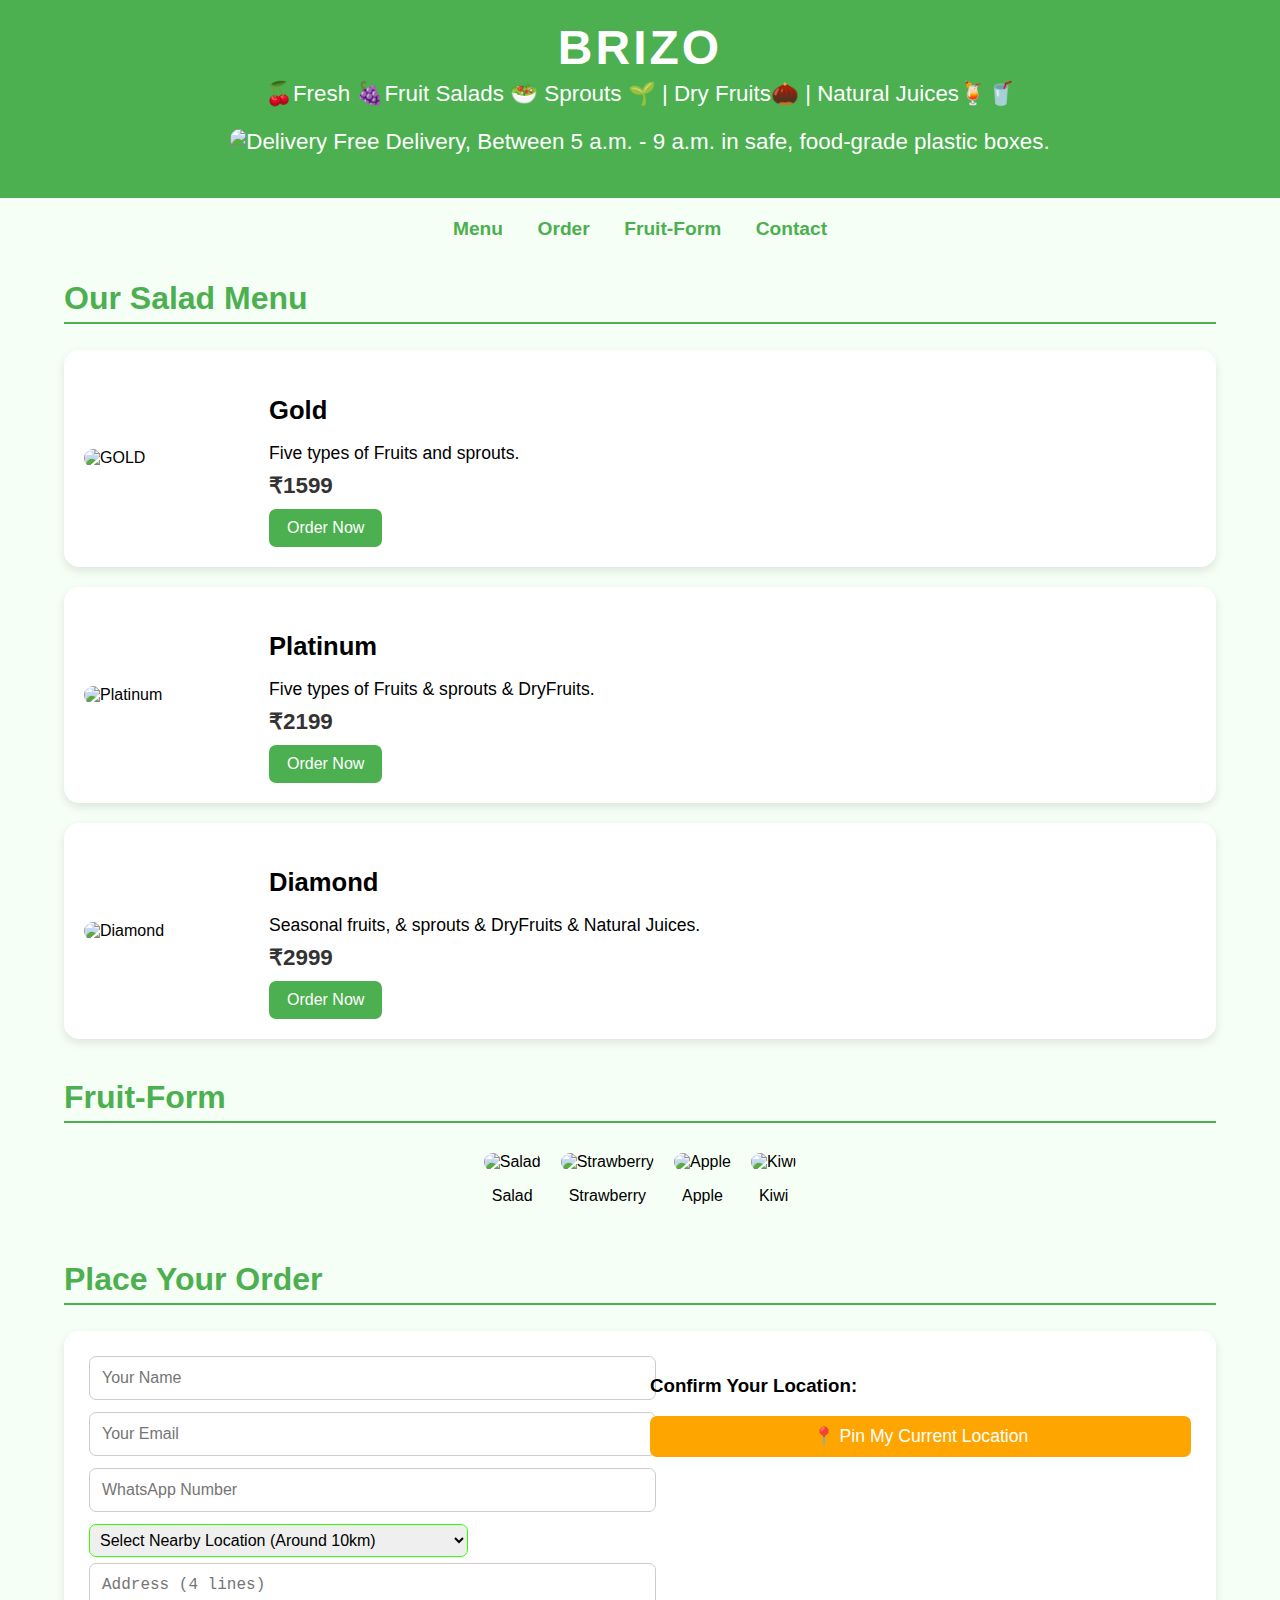
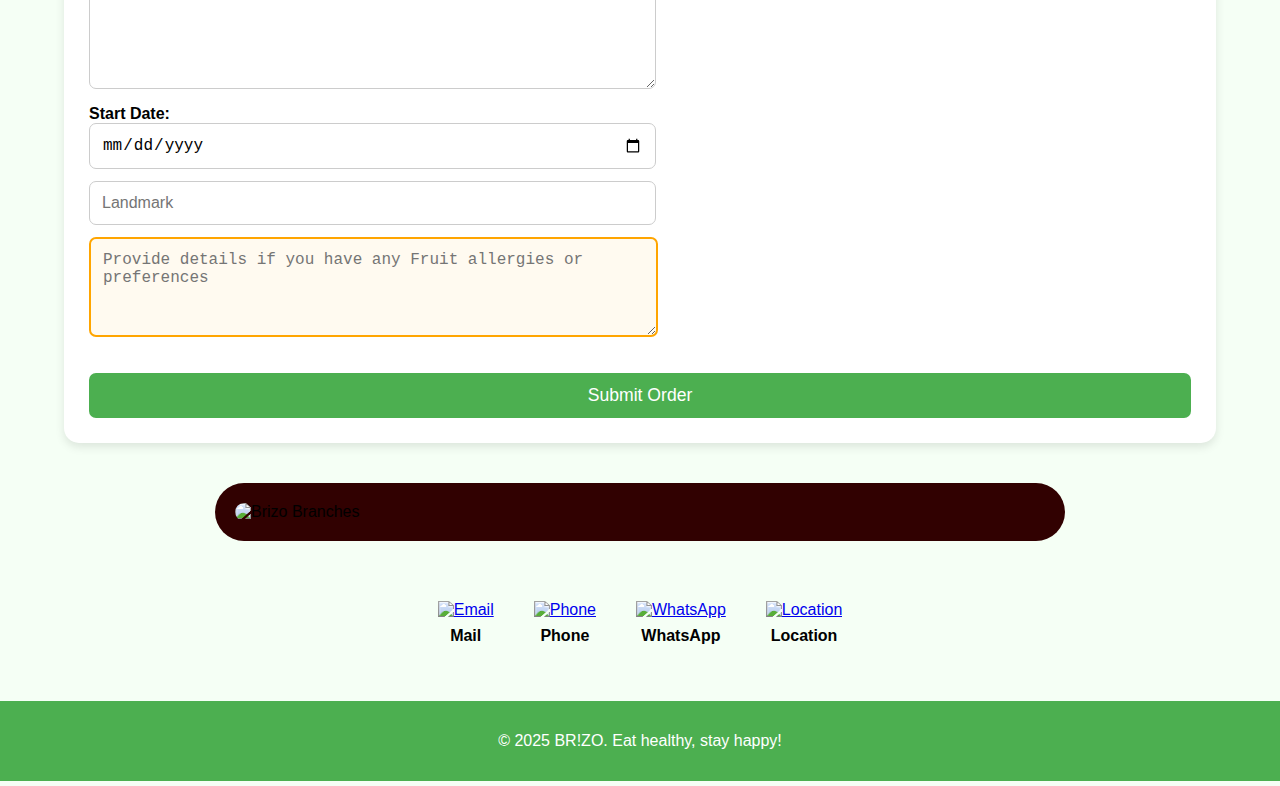
==== index.html @ bb2bf62a "Create index.html" ====
<!DOCTYPE html>
<html lang="en">
<head>
  <meta charset="UTF-8">
  <meta name="viewport" content="width=device-width, initial-scale=1.0">
  <title>BRIZO</title>
  <meta name="description" content="BRIZO - Fresh and healthy salads delivered to your doorstep in Hyderabad.">
  <meta name="keywords" content="Salads, Healthy food, Hyderabad, Order Salads, BRIZO">
  <meta name="author" content="BRIZO">
  <style>
    body { font-family: Arial, sans-serif; margin: 0; padding: 0; background-color: #f5fff5; }
    header { background-color: #4CAF50; color: white; padding: 20px; text-align: center; }
    header h1 { margin: 0; font-size: 3rem; letter-spacing: 3px; }
    header p { font-size: 1.4rem; margin-top: 5px; }
    nav { text-align: center; margin: 20px 0; }
    nav a { margin: 0 15px; text-decoration: none; color: #4CAF50; font-weight: bold; font-size: 1.2rem; }
    nav a:hover { color: #388e3c; }
    .container { width: 90%; max-width: 1200px; margin: auto; }
    section { margin: 40px 0; }
    h2 { color: #4CAF50; border-bottom: 2px solid #4CAF50; padding-bottom: 5px; font-size: 2rem; }
    .menu-item { display: flex; align-items: center; margin-bottom: 20px; background-color: #fff; padding: 20px; border-radius: 15px; box-shadow: 0 4px 10px rgba(0,0,0,0.1); }
    .menu-item img { width: 160px; border-radius: 12px; margin-right: 25px; }
    .menu-item div { flex: 1; }
    .menu-item h3 { font-size: 1.6rem; margin-bottom: 8px; }
    .menu-item p { margin-bottom: 8px; font-size: 1.1rem; }
    .menu-item strong { font-size: 1.4rem; color: #333; }
    .menu-item button { background-color: #4CAF50; color: white; padding: 10px 18px; border: none; border-radius: 7px; cursor: pointer; font-size: 1rem; transition: background-color 0.3s ease; margin-top: 10px; }
    .menu-item button:hover { background-color: #388e3c; }
    form { background-color: #fff; padding: 25px; border-radius: 15px; box-shadow: 0 4px 10px rgba(0,0,0,0.1); display: flex; flex-wrap: wrap; gap: 20px; }
    form .form-left { flex: 1; min-width: 300px; }
    form .form-right { flex: 1; min-width: 300px; }
    form input, form textarea { width: 100%; padding: 12px; margin-bottom: 12px; border: 1px solid #ccc; border-radius: 7px; font-size: 1rem; }
    form textarea.address-box { height: 100px; resize: vertical; }
    form button { background-color: #4CAF50; color: white; padding: 12px 25px; border: none; border-radius: 7px; cursor: pointer; font-size: 1.1rem; transition: background-color 0.3s ease; width: 100%; }
    form button:hover { background-color: #388e3c; }
    iframe { width: 100%; height: 350px; border: none; border-radius: 15px; }
    footer { background-color: #4CAF50; color: white; text-align: center; padding: 15px 0; font-size: 1rem; }
    @media screen and (max-width: 768px) {
      header h1 { font-size: 2.4rem; }
      header p { font-size: 1.2rem; }
      nav a { display: inline-block; margin: 10px 5px; font-size: 1rem; }
      .menu-item { flex-direction: column; align-items: flex-start; text-align: left; }
      .menu-item img { width: 100%; margin: 0 0 15px 0; }
      .menu-item div { width: 100%; }
      form { flex-direction: column; }
    }
  </style>
</head>
<body>
  <header>
    <h1>BRIZO</h1>
    <p>🍒Fresh 🍇Fruit Salads 🥗 Sprouts 🌱 | Dry Fruits🌰 | Natural Juices🍹🥤</p>
    <p><img src="https://via.placeholder.com/40" alt="Delivery" style="width:40px; border-radius: 10px;"> Free Delivery, Between 5 a.m. - 9 a.m. in safe, food-grade plastic boxes.</p>
  </header>
  <nav>
    <a href="#menu">Menu</a>
    <a href="#order">Order</a>
    <a href="#Fruit-Form">Fruit-Form</a>
    <a href="#contact">Contact</a>
  </nav>

  <div class="container">
    <section id="menu">
      <h2>Our Salad Menu</h2>
      <div class="menu-item">
        <img src="https://via.placeholder.com/160" alt="GOLD">
        <div>
          <h3>Gold</h3>
          <p>Five types of Fruits and sprouts.</p>
          <strong>₹1599</strong><br>
          <button onclick="orderNow('Gold')">Order Now</button>
        </div>
      </div>
      <div class="menu-item">
        <img src="https://via.placeholder.com/160" alt="Platinum">
        <div>
          <h3>Platinum</h3>
          <p>Five types of Fruits & sprouts & DryFruits.</p>
          <strong>₹2199</strong><br>
          <button onclick="orderNow('Platinum')">Order Now</button>
        </div>
      </div>
      <div class="menu-item">
        <img src="https://via.placeholder.com/160" alt="Diamond">
        <div>
          <h3>Diamond</h3>
          <p>Seasonal fruits, & sprouts & DryFruits & Natural Juices.</p>
          <strong>₹2999</strong><br>
          <button onclick="orderNow('Diamond')">Order Now</button>
        </div>
      </div>
    </section>

    <section id="Fruit-Form">
      <h2>Fruit-Form</h2>
      <div style="display: flex; flex-wrap: wrap; gap: 20px; justify-content: center; margin-top: 30px;">
        <div style="text-align: center;">
          <img src="https://via.placeholder.com/150" alt="Salad" style="width:150px; border-radius: 10px;">
          <p>Salad</p>
        </div>
        <div style="text-align: center;">
          <img src="https://via.placeholder.com/150" alt="Strawberry" style="width:150px; border-radius: 10px;">
          <p>Strawberry</p>
        </div>
        <div style="text-align: center;">
          <img src="https://via.placeholder.com/150" alt="Apple" style="width:150px; border-radius: 10px;">
          <p>Apple</p>
        </div>
        <div style="text-align: center;">
          <img src="https://via.placeholder.com/200" alt="Kiwi" style="width:200px; border-radius: 10px;">
          <p>Kiwi</p>
        </div>
      </div>
    </section>

    <section id="order">
      <h2>Place Your Order</h2>
      <form id="order-section" action="https://formspree.io/f/your-form-id" method="POST">
        <div class="form-left">
          <input type="text" name="name" placeholder="Your Name" required>
          <input type="email" name="email" placeholder="Your Email" required>
          <input type="text" name="whatsapp" placeholder="WhatsApp Number" required>
          <select name="location" required style="width: 70%; padding: 6px; margin-bottom: 6px; border: 1px solid #33ff00; border-radius: 7px; font-size: 1rem;">
            <option value="">Select Nearby Location (Around 10km)</option>
            <option value="KPHB">Hitech City</option>
            <option value="Hitech City">KPHB</option>
            <option value="Lingampally">Lingampally</option>
          </select>
          <textarea class="address-box" name="address" placeholder="Address (4 lines)" rows="4" required></textarea>
          <label for="startDate" style="font-weight: bold;">Start Date:</label>
          <input type="date" id="startDate" name="startDate" required style="width: 100%; padding: 12px; margin-bottom: 12px; border: 1px solid #ccc; border-radius: 7px; font-size: 1rem;">
          <input type="text" name="landmark" placeholder="Landmark" required>
          <textarea id="orderDetails" name="orderDetails" placeholder="Provide details if you have any Fruit allergies or preferences" rows="4" required style="border: 2px solid orange; background-color: #fffaf0;"></textarea>
        </div>
        <div class="form-right">
          <h3>Confirm Your Location:</h3>
          <button type="button" onclick="getUserLocation()" style="margin-bottom: 10px; padding: 10px 20px; background-color: orange; color: white; border: none; border-radius: 7px; cursor: pointer;">📍 Pin My Current Location</button>
          <iframe src="https://www.google.com/maps/embed?pb=!1m18!1m12!1m3!1d3806.5718991921417!2d78.48667177497935!3d17.435927401227155!2m3!1f0!2f0!3f0!3m2!1i1024!2i768!4f13.1!3m3!1m2!1s0x3bcb977e81c79547%3A0xadb9bdf44bbaf3d2!2sHyderabad%2C%20Telangana!5e0!3m2!1sen!2sin!4v1711016358823!5m2!1sen!2sin" allowfullscreen="" loading="lazy"></iframe>
        </div>
        <button type="submit">Submit Order</button>
      </form>
    </section>

    <section id="contact">
      <div style="background-color: rgb(49, 1, 1); padding: 20px; display: flex; justify-content: center; border-radius: 40px; margin: 10px auto; width: fit-content;">
        <img src="https://via.placeholder.com/810x200" alt="Brizo Branches" style="width:810px; cursor: pointer; border-radius: 10px; transition: transform 0.3s ease;">
      </div>
      <hr style="border: none; border-top: 2px solidλοι #4CAF50; width: 80%; margin: 30px auto;">
      <div style="display: flex; gap: 40px; align-items: center; justify-content: center; margin: 20px 0;">
        <div style="text-align: center;">
          <a href="mailto:brizobites@gmail.com">
            <img src="https://via.placeholder.com/60" alt="Email" style="width:60px; cursor: pointer;">
          </a>
          <p style="margin-top: 8px; font-weight: bold;">Mail</p>
        </div>
        <div style="text-align: center;">
          <a href="javascript:void(0);" onclick="alert('Call us at: +91 8977054582');">
            <img src="https://via.placeholder.com/60" alt="Phone" style="width:60px; cursor: pointer;">
          </a>
          <p style="margin-top: 8px; font-weight: bold;">Phone</p>
        </div>
        <div style="text-align: center;">
          <a href="https://wa.me/918977054582?text=Hi" target="_blank">
            <img src="https://via.placeholder.com/60" alt="WhatsApp" style="width:60px; cursor: pointer;">
          </a>
          <p style="margin-top: 8px; font-weight: bold;">WhatsApp</p>
        </div>
        <div style="text-align: center;">
          <a href="https://www.google.com/maps/place/Hyderabad,+Telangana" target="_blank">
            <img src="https://via.placeholder.com/50" alt="Location" style="width:50px; cursor: pointer;">
          </a>
          <p style="margin-top: 8px; font-weight: bold;">Location</p>
        </div>
      </div>
    </section>
  </div>

  <footer>
    <p>© 2025 BR!ZO. Eat healthy, stay happy!</p>
  </footer>

  <script>
    function orderNow(saladName) {
      document.getElementById('order-section').scrollIntoView({ behavior: 'smooth' });
      document.getElementById('orderDetails').value = saladName + ' - Quantity: ';
    }

    function getUserLocation() {
      if (navigator.geolocation) {
        navigator.geolocation.getCurrentPosition(showPosition, showError);
      } else {
        alert("Geolocation is not supported by this browser.");
      }
    }

    function showPosition(position) {
      const lat = position.coords.latitude;
      const lon = position.coords.longitude;
      fetch(`https://nominatim.openstreetmap.org/reverse?format=jsonv2&lat=${lat}&lon=${lon}`)
        .then(response => response.json())
        .then(data => {
          const address = data.display_name;
          document.querySelector('.address-box').value = `Pinned Location:\n${address}`;
        })
        .catch(err => {
          document.querySelector('.address-box').value = `Pinned Location:\nLatitude: ${lat}, Longitude: ${lon}`;
        });
    }

    function showError(error) {
      switch (error.code) {
        case error.PERMISSION_DENIED:
          alert("User denied the request for Geolocation.");
          break;
        case error.POSITION_UNAVAILABLE:
          alert("Location information is unavailable.");
          break;
        case error.TIMEOUT:
          alert("The request to get user location timed out.");
          break;
        case error.UNKNOWN_ERROR:
          alert("An unknown error occurred.");
          break;
      }
    }
  </script>
</body>
</html>
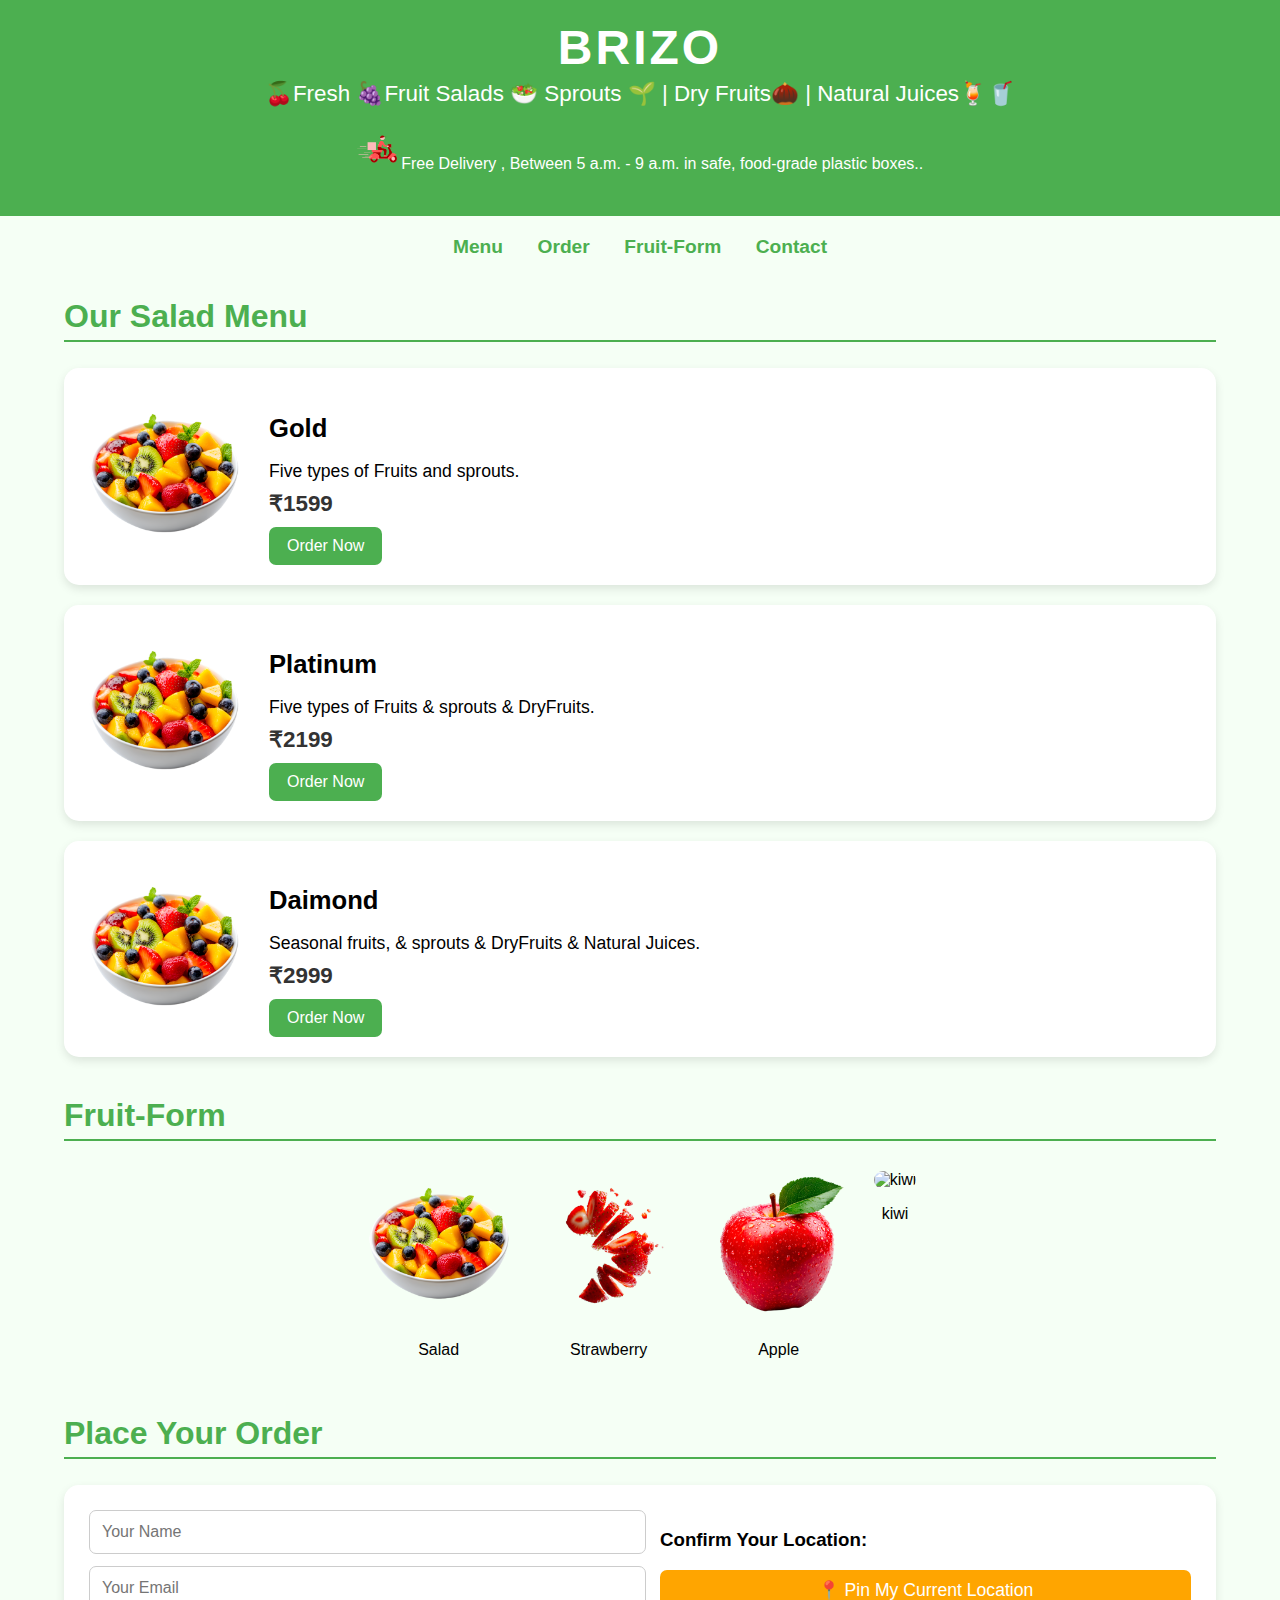
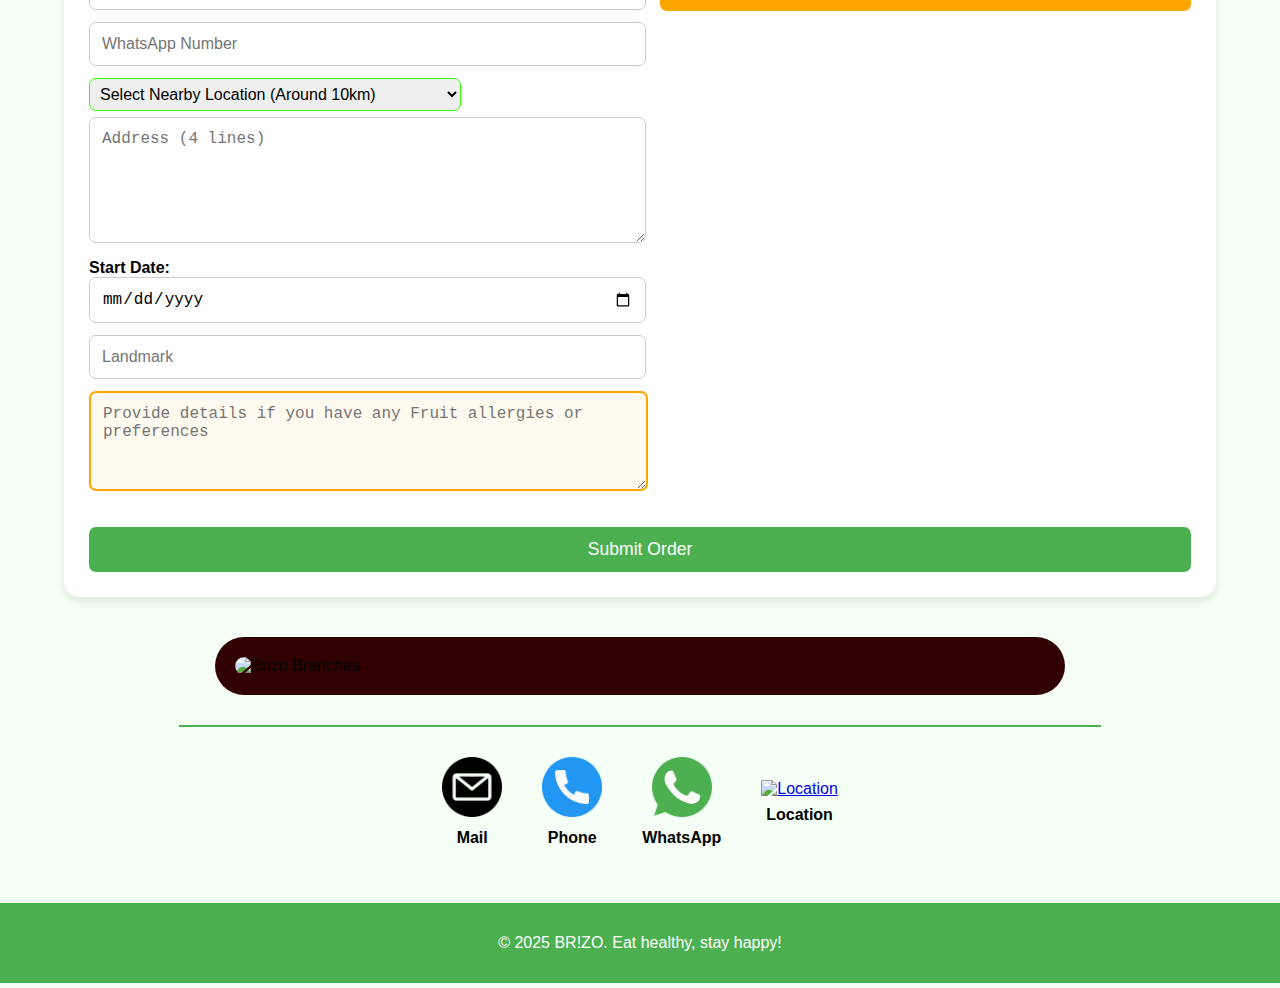
==== commit b164ad62: "Update index.html" ====
--- a/index.html
+++ b/index.html
@@ -45,12 +45,18 @@
       form { flex-direction: column; }
     }
   </style>
+  <script>
+    function orderNow(saladName) {
+      document.getElementById('order-section').scrollIntoView({ behavior: 'smooth' });
+      document.getElementById('orderDetails').value = saladName + ' - Quantity: ';
+    }
+  </script>
 </head>
 <body>
   <header>
     <h1>BRIZO</h1>
     <p>🍒Fresh 🍇Fruit Salads 🥗 Sprouts 🌱 | Dry Fruits🌰 | Natural Juices🍹🥤</p>
-    <p><img src="https://via.placeholder.com/40" alt="Delivery" style="width:40px; border-radius: 10px;"> Free Delivery, Between 5 a.m. - 9 a.m. in safe, food-grade plastic boxes.</p>
+    <img src="images/Delivery.png" alt="Salad" style="width:40px; border-radius: 10px;">  Free Delivery , Between 5 a.m. - 9 a.m. in safe, food-grade plastic boxes..</p>
   </header>
   <nav>
     <a href="#menu">Menu</a>
@@ -63,16 +69,16 @@
     <section id="menu">
       <h2>Our Salad Menu</h2>
       <div class="menu-item">
-        <img src="https://via.placeholder.com/160" alt="GOLD">
+        <img src="images/Salad.png" alt="GOLD">
         <div>
           <h3>Gold</h3>
           <p>Five types of Fruits and sprouts.</p>
           <strong>₹1599</strong><br>
-          <button onclick="orderNow('Gold')">Order Now</button>
+          <button onclick="orderNow('GOLD')">Order Now</button>
         </div>
       </div>
       <div class="menu-item">
-        <img src="https://via.placeholder.com/160" alt="Platinum">
+        <img src="images/Salad.png" alt="Platinum">
         <div>
           <h3>Platinum</h3>
           <p>Five types of Fruits & sprouts & DryFruits.</p>
@@ -81,57 +87,59 @@
         </div>
       </div>
       <div class="menu-item">
-        <img src="https://via.placeholder.com/160" alt="Diamond">
+        <img src="images/Salad.png" alt="Daimond">
         <div>
-          <h3>Diamond</h3>
+          <h3>Daimond</h3>
           <p>Seasonal fruits, & sprouts & DryFruits & Natural Juices.</p>
           <strong>₹2999</strong><br>
-          <button onclick="orderNow('Diamond')">Order Now</button>
+          <button onclick="orderNow('Daimond')">Order Now</button>
         </div>
       </div>
     </section>
+
 
     <section id="Fruit-Form">
       <h2>Fruit-Form</h2>
       <div style="display: flex; flex-wrap: wrap; gap: 20px; justify-content: center; margin-top: 30px;">
         <div style="text-align: center;">
-          <img src="https://via.placeholder.com/150" alt="Salad" style="width:150px; border-radius: 10px;">
+          <img src="images/Salad.png" alt="Salad" style="width:150px; border-radius: 10px;">
           <p>Salad</p>
         </div>
         <div style="text-align: center;">
-          <img src="https://via.placeholder.com/150" alt="Strawberry" style="width:150px; border-radius: 10px;">
+          <img src="images/Ste.png" alt="Strawberry" style="width:150px; border-radius: 10px;">
           <p>Strawberry</p>
         </div>
         <div style="text-align: center;">
-          <img src="https://via.placeholder.com/150" alt="Apple" style="width:150px; border-radius: 10px;">
+          <img src="images/apple.png" alt="apple" style="width:150px; border-radius: 10px;">
           <p>Apple</p>
         </div>
         <div style="text-align: center;">
-          <img src="https://via.placeholder.com/200" alt="Kiwi" style="width:200px; border-radius: 10px;">
-          <p>Kiwi</p>
-        </div>
-      </div>
-    </section>
+          <img src="images/kiwi.jpg" alt="kiwi" style="width:200px; border-radius: 10px;">
+          <p>kiwi</p>
+        </div>
+      </div>
+    </section>    
 
     <section id="order">
       <h2>Place Your Order</h2>
-      <form id="order-section" action="https://formspree.io/f/your-form-id" method="POST">
+      <form id="order-section">
         <div class="form-left">
-          <input type="text" name="name" placeholder="Your Name" required>
-          <input type="email" name="email" placeholder="Your Email" required>
-          <input type="text" name="whatsapp" placeholder="WhatsApp Number" required>
-          <select name="location" required style="width: 70%; padding: 6px; margin-bottom: 6px; border: 1px solid #33ff00; border-radius: 7px; font-size: 1rem;">
+          <input type="text" placeholder="Your Name" required>
+          <input type="email" placeholder="Your Email" required>
+          <input type="text" placeholder="WhatsApp Number" required>
+          <select required style="width: 70%; padding: 6px; margin-bottom: 6px; border: 1px solid #33ff00; border-radius: 7px; font-size: 1rem;">
             <option value="">Select Nearby Location (Around 10km)</option>
             <option value="KPHB">Hitech City</option>
             <option value="Hitech City">KPHB</option>
             <option value="Lingampally">Lingampally</option>
-          </select>
-          <textarea class="address-box" name="address" placeholder="Address (4 lines)" rows="4" required></textarea>
+          </select>          
+          <textarea class="address-box" placeholder="Address (4 lines)" rows="4" required></textarea>
           <label for="startDate" style="font-weight: bold;">Start Date:</label>
           <input type="date" id="startDate" name="startDate" required style="width: 100%; padding: 12px; margin-bottom: 12px; border: 1px solid #ccc; border-radius: 7px; font-size: 1rem;">
-          <input type="text" name="landmark" placeholder="Landmark" required>
-          <textarea id="orderDetails" name="orderDetails" placeholder="Provide details if you have any Fruit allergies or preferences" rows="4" required style="border: 2px solid orange; background-color: #fffaf0;"></textarea>
-        </div>
+          <input type="text" placeholder="Landmark" required>
+          <textarea Text="orderDetails" placeholder="Provide details if you have any Fruit allergies or preferences" rows="4" required style="border: 2px solid orange; background-color: #fffaf0;"></textarea>
+        </div>
+        <div style="height: 200px; width: px; background-color: #4CAF50; margin: auto;"></div>
         <div class="form-right">
           <h3>Confirm Your Location:</h3>
           <button type="button" onclick="getUserLocation()" style="margin-bottom: 10px; padding: 10px 20px; background-color: orange; color: white; border: none; border-radius: 7px; cursor: pointer;">📍 Pin My Current Location</button>
@@ -141,88 +149,91 @@
       </form>
     </section>
 
-    <section id="contact">
-      <div style="background-color: rgb(49, 1, 1); padding: 20px; display: flex; justify-content: center; border-radius: 40px; margin: 10px auto; width: fit-content;">
-        <img src="https://via.placeholder.com/810x200" alt="Brizo Branches" style="width:810px; cursor: pointer; border-radius: 10px; transition: transform 0.3s ease;">
-      </div>
-      <hr style="border: none; border-top: 2px solidλοι #4CAF50; width: 80%; margin: 30px auto;">
+    <script>
+      function orderNow(saladName) {
+        document.getElementById('order-section').scrollIntoView({ behavior: 'smooth' });
+        document.getElementById('orderDetails').value = saladName + ' - Quantity: ';
+      }
+
+      function getUserLocation() {
+        if (navigator.geolocation) {
+          navigator.geolocation.getCurrentPosition(showPosition, showError);
+        } else {
+          alert("Geolocation is not supported by this browser.");
+        }
+      }
+
+      function showPosition(position) {
+        const lat = position.coords.latitude;
+        const lon = position.coords.longitude;
+
+        fetch(`https://nominatim.openstreetmap.org/reverse?format=jsonv2&lat=${lat}&lon=${lon}`)
+          .then(response => response.json())
+          .then(data => {
+            const address = data.display_name;
+            document.querySelector('.address-box').value = `Pinned Location:\n${address}`;
+          })
+          .catch(err => {
+            document.querySelector('.address-box').value = `Pinned Location:\nLatitude: ${lat}, Longitude: ${lon}`;
+          });
+      }
+
+      function showError(error) {
+        switch (error.code) {
+          case error.PERMISSION_DENIED:
+            alert("User denied the request for Geolocation.");
+            break;
+          case error.POSITION_UNAVAILABLE:
+            alert("Location information is unavailable.");
+            break;
+          case error.TIMEOUT:
+            alert("The request to get user location timed out.");
+            break;
+          case error.UNKNOWN_ERROR:
+            alert("An unknown error occurred.");
+            break;
+        }
+      }
+    </script>
+  </body>
+  </html>
+
+  <section id="contact">
+        <div style="background-color: rgb(49, 1, 1); padding: 20px; display: flex; justify-content: center; border-radius: 40px; margin: 10px auto; width: fit-content;">
+          <img src="images/Brizo_Branches.png" alt="Brizo Branches" 
+            style="width:810px; cursor: pointer; border-radius: 10px; transition: transform 0.3s ease;">
+        </div>
+        <hr style="border: none; border-top: 2px solid #4CAF50; width: 80%; margin: 30px auto;">
+
       <div style="display: flex; gap: 40px; align-items: center; justify-content: center; margin: 20px 0;">
         <div style="text-align: center;">
           <a href="mailto:brizobites@gmail.com">
-            <img src="https://via.placeholder.com/60" alt="Email" style="width:60px; cursor: pointer;">
+            <img src="images/mail.png" alt="Email" style="width:60px; cursor: pointer;">
           </a>
           <p style="margin-top: 8px; font-weight: bold;">Mail</p>
         </div>
         <div style="text-align: center;">
-          <a href="javascript:void(0);" onclick="alert('Call us at: +91 8977054582');">
-            <img src="https://via.placeholder.com/60" alt="Phone" style="width:60px; cursor: pointer;">
+          <a href="javascript:void(0);" onclick="openCallModal();">
+            <img src="images/phone.png" alt="Phone" style="width:60px; cursor: pointer;">
           </a>
           <p style="margin-top: 8px; font-weight: bold;">Phone</p>
         </div>
         <div style="text-align: center;">
           <a href="https://wa.me/918977054582?text=Hi" target="_blank">
-            <img src="https://via.placeholder.com/60" alt="WhatsApp" style="width:60px; cursor: pointer;">
+            <img src="images/whatsapp.png" alt="WhatsApp" style="width:60px; cursor: pointer;">
           </a>
           <p style="margin-top: 8px; font-weight: bold;">WhatsApp</p>
         </div>
         <div style="text-align: center;">
           <a href="https://www.google.com/maps/place/Hyderabad,+Telangana" target="_blank">
-            <img src="https://via.placeholder.com/50" alt="Location" style="width:50px; cursor: pointer;">
+            <img src="images/brizo_location.png" alt="Location" style="width:50px; cursor: pointer;">
           </a>
           <p style="margin-top: 8px; font-weight: bold;">Location</p>
         </div>
-      </div>
-    </section>
-  </div>
-
-  <footer>
-    <p>© 2025 BR!ZO. Eat healthy, stay happy!</p>
-  </footer>
-
-  <script>
-    function orderNow(saladName) {
-      document.getElementById('order-section').scrollIntoView({ behavior: 'smooth' });
-      document.getElementById('orderDetails').value = saladName + ' - Quantity: ';
-    }
-
-    function getUserLocation() {
-      if (navigator.geolocation) {
-        navigator.geolocation.getCurrentPosition(showPosition, showError);
-      } else {
-        alert("Geolocation is not supported by this browser.");
-      }
-    }
-
-    function showPosition(position) {
-      const lat = position.coords.latitude;
-      const lon = position.coords.longitude;
-      fetch(`https://nominatim.openstreetmap.org/reverse?format=jsonv2&lat=${lat}&lon=${lon}`)
-        .then(response => response.json())
-        .then(data => {
-          const address = data.display_name;
-          document.querySelector('.address-box').value = `Pinned Location:\n${address}`;
-        })
-        .catch(err => {
-          document.querySelector('.address-box').value = `Pinned Location:\nLatitude: ${lat}, Longitude: ${lon}`;
-        });
-    }
-
-    function showError(error) {
-      switch (error.code) {
-        case error.PERMISSION_DENIED:
-          alert("User denied the request for Geolocation.");
-          break;
-        case error.POSITION_UNAVAILABLE:
-          alert("Location information is unavailable.");
-          break;
-        case error.TIMEOUT:
-          alert("The request to get user location timed out.");
-          break;
-        case error.UNKNOWN_ERROR:
-          alert("An unknown error occurred.");
-          break;
-      }
-    }
-  </script>
-</body>
-</html>
+      </div>    
+    </div>
+    <footer>
+      <p>&copy; 2025 BR!ZO. Eat healthy, stay happy!</p>
+    </footer>
+  </body>
+  </html>
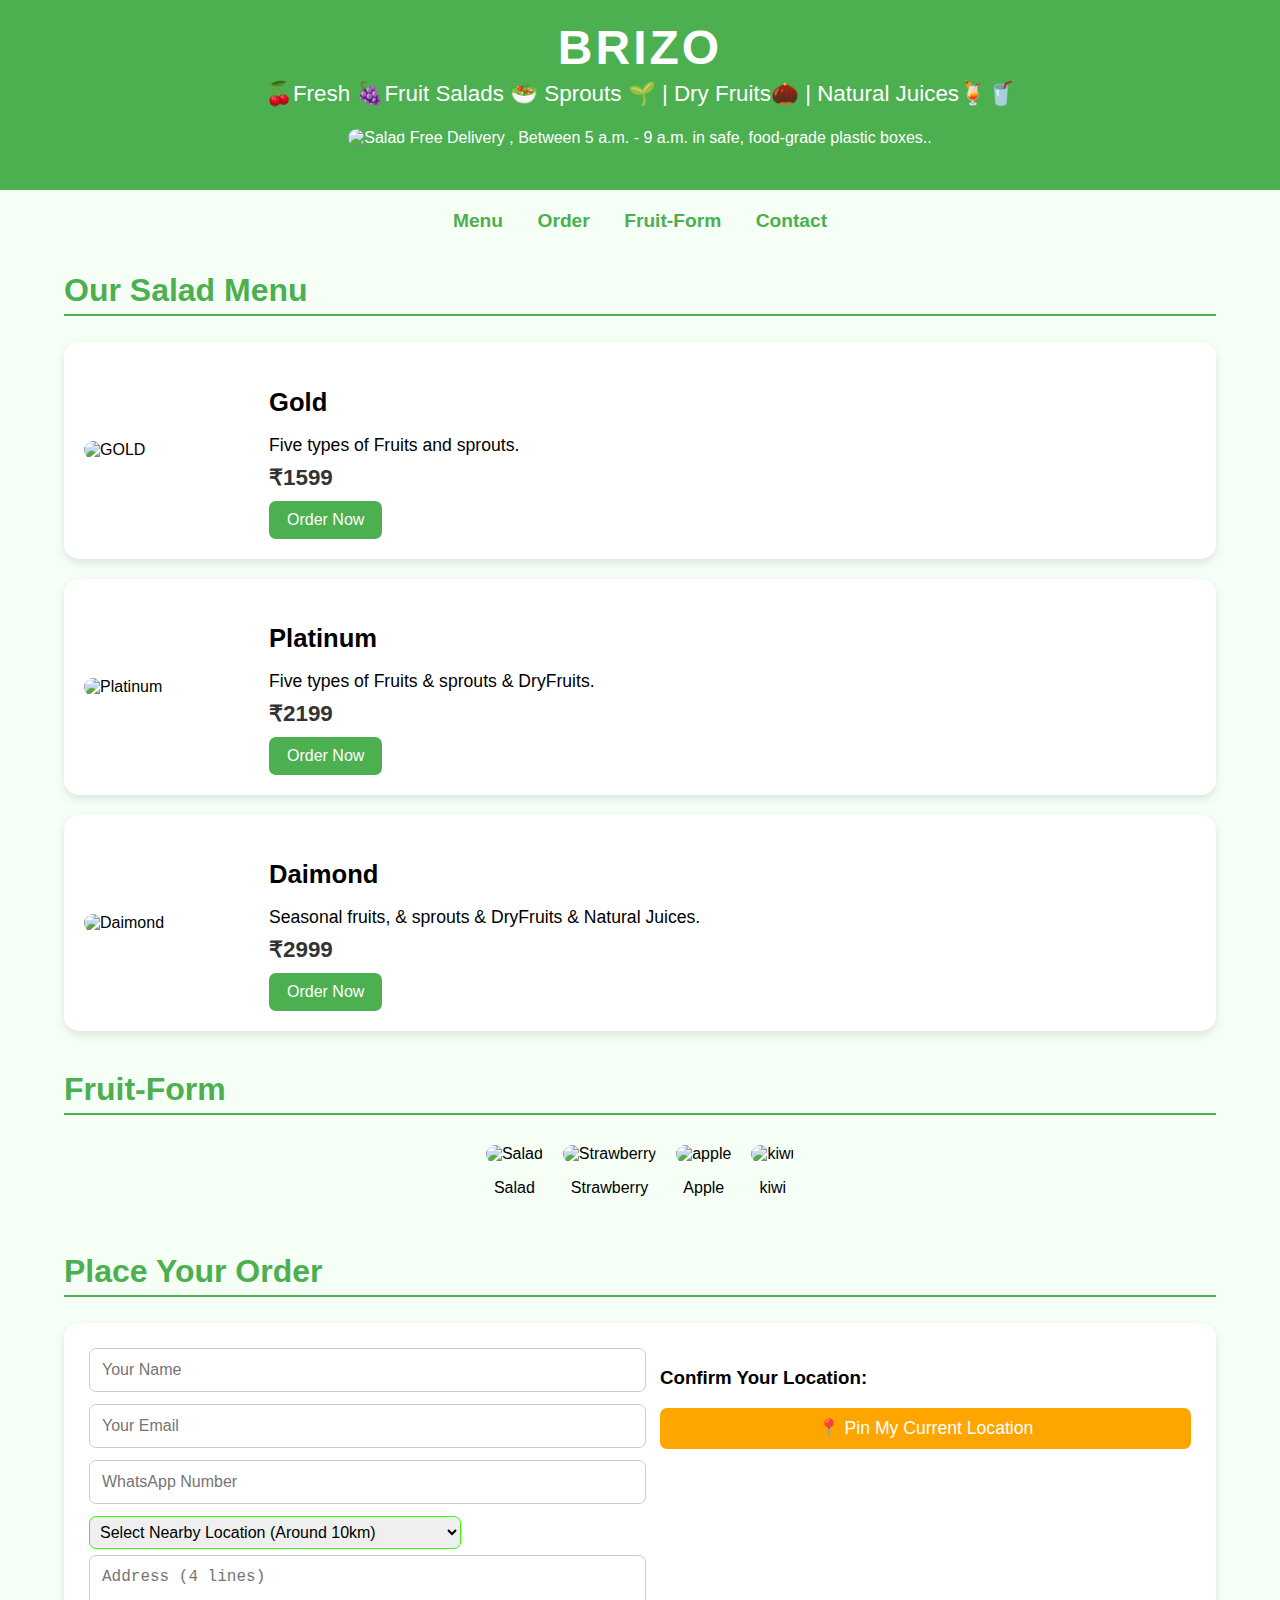
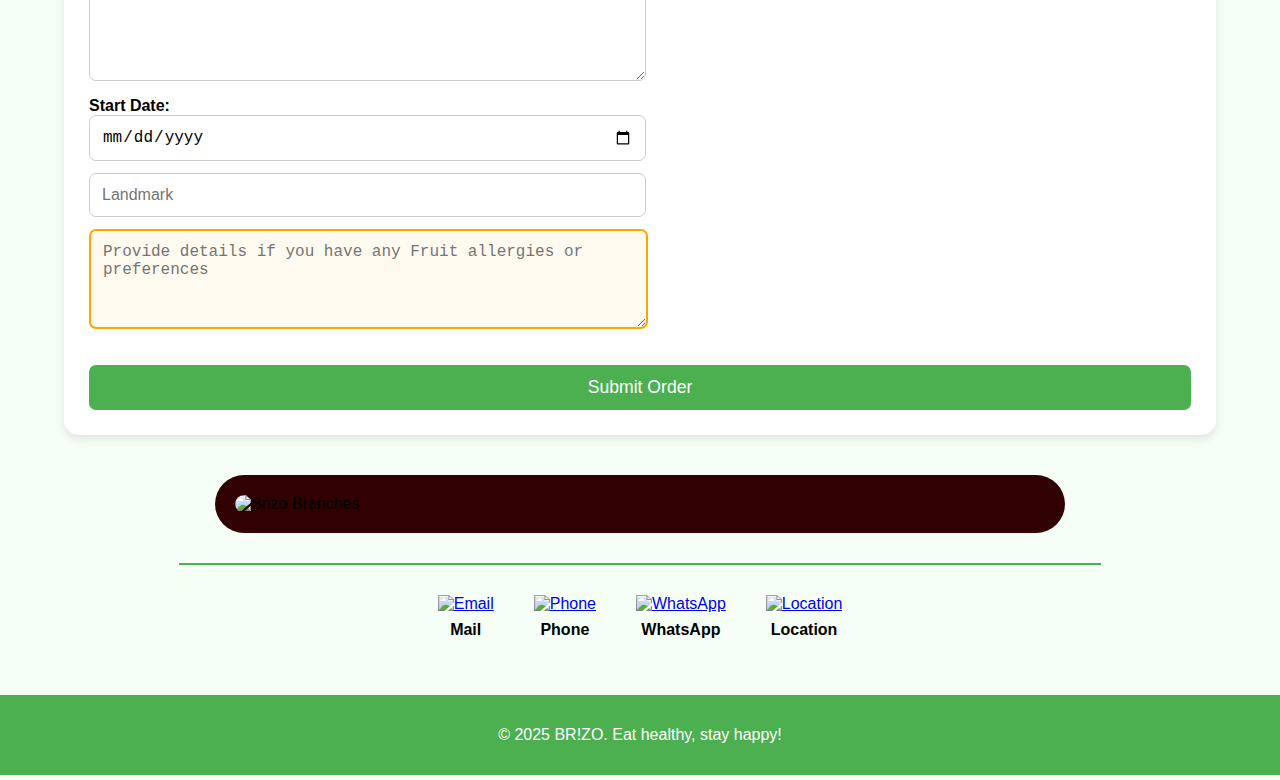
==== commit 46193d76: "Update index.html" ====
--- a/index.html
+++ b/index.html
@@ -56,7 +56,7 @@
   <header>
     <h1>BRIZO</h1>
     <p>🍒Fresh 🍇Fruit Salads 🥗 Sprouts 🌱 | Dry Fruits🌰 | Natural Juices🍹🥤</p>
-    <img src="images/Delivery.png" alt="Salad" style="width:40px; border-radius: 10px;">  Free Delivery , Between 5 a.m. - 9 a.m. in safe, food-grade plastic boxes..</p>
+    <img src="https://via.placeholder.com/160" alt="Salad" style="width:40px; border-radius: 10px;">  Free Delivery , Between 5 a.m. - 9 a.m. in safe, food-grade plastic boxes..</p>
   </header>
   <nav>
     <a href="#menu">Menu</a>
@@ -69,7 +69,7 @@
     <section id="menu">
       <h2>Our Salad Menu</h2>
       <div class="menu-item">
-        <img src="images/Salad.png" alt="GOLD">
+        <img src="https://via.placeholder.com/160" alt="GOLD">
         <div>
           <h3>Gold</h3>
           <p>Five types of Fruits and sprouts.</p>
@@ -78,7 +78,7 @@
         </div>
       </div>
       <div class="menu-item">
-        <img src="images/Salad.png" alt="Platinum">
+        <img src="https://via.placeholder.com/160" alt="Platinum">
         <div>
           <h3>Platinum</h3>
           <p>Five types of Fruits & sprouts & DryFruits.</p>
@@ -87,7 +87,7 @@
         </div>
       </div>
       <div class="menu-item">
-        <img src="images/Salad.png" alt="Daimond">
+        <img src="https://via.placeholder.com/160" alt="Daimond">
         <div>
           <h3>Daimond</h3>
           <p>Seasonal fruits, & sprouts & DryFruits & Natural Juices.</p>
@@ -102,19 +102,19 @@
       <h2>Fruit-Form</h2>
       <div style="display: flex; flex-wrap: wrap; gap: 20px; justify-content: center; margin-top: 30px;">
         <div style="text-align: center;">
-          <img src="images/Salad.png" alt="Salad" style="width:150px; border-radius: 10px;">
+          <img src="https://via.placeholder.com/160" alt="Salad" style="width:150px; border-radius: 10px;">
           <p>Salad</p>
         </div>
         <div style="text-align: center;">
-          <img src="images/Ste.png" alt="Strawberry" style="width:150px; border-radius: 10px;">
+          <img src="https://via.placeholder.com/160" alt="Strawberry" style="width:150px; border-radius: 10px;">
           <p>Strawberry</p>
         </div>
         <div style="text-align: center;">
-          <img src="images/apple.png" alt="apple" style="width:150px; border-radius: 10px;">
+          <img src="https://via.placeholder.com/160" alt="apple" style="width:150px; border-radius: 10px;">
           <p>Apple</p>
         </div>
         <div style="text-align: center;">
-          <img src="images/kiwi.jpg" alt="kiwi" style="width:200px; border-radius: 10px;">
+          <img src="https://via.placeholder.com/160" alt="kiwi" style="width:200px; border-radius: 10px;">
           <p>kiwi</p>
         </div>
       </div>
@@ -200,7 +200,7 @@
 
   <section id="contact">
         <div style="background-color: rgb(49, 1, 1); padding: 20px; display: flex; justify-content: center; border-radius: 40px; margin: 10px auto; width: fit-content;">
-          <img src="images/Brizo_Branches.png" alt="Brizo Branches" 
+          <img src="https://via.placeholder.com/160" alt="Brizo Branches" 
             style="width:810px; cursor: pointer; border-radius: 10px; transition: transform 0.3s ease;">
         </div>
         <hr style="border: none; border-top: 2px solid #4CAF50; width: 80%; margin: 30px auto;">
@@ -208,25 +208,25 @@
       <div style="display: flex; gap: 40px; align-items: center; justify-content: center; margin: 20px 0;">
         <div style="text-align: center;">
           <a href="mailto:brizobites@gmail.com">
-            <img src="images/mail.png" alt="Email" style="width:60px; cursor: pointer;">
+            <img src="https://via.placeholder.com/160" alt="Email" style="width:60px; cursor: pointer;">
           </a>
           <p style="margin-top: 8px; font-weight: bold;">Mail</p>
         </div>
         <div style="text-align: center;">
           <a href="javascript:void(0);" onclick="openCallModal();">
-            <img src="images/phone.png" alt="Phone" style="width:60px; cursor: pointer;">
+            <img src="https://via.placeholder.com/160" alt="Phone" style="width:60px; cursor: pointer;">
           </a>
           <p style="margin-top: 8px; font-weight: bold;">Phone</p>
         </div>
         <div style="text-align: center;">
           <a href="https://wa.me/918977054582?text=Hi" target="_blank">
-            <img src="images/whatsapp.png" alt="WhatsApp" style="width:60px; cursor: pointer;">
+            <img src="https://via.placeholder.com/160" alt="WhatsApp" style="width:60px; cursor: pointer;">
           </a>
           <p style="margin-top: 8px; font-weight: bold;">WhatsApp</p>
         </div>
         <div style="text-align: center;">
           <a href="https://www.google.com/maps/place/Hyderabad,+Telangana" target="_blank">
-            <img src="images/brizo_location.png" alt="Location" style="width:50px; cursor: pointer;">
+            <img src="https://via.placeholder.com/160" alt="Location" style="width:50px; cursor: pointer;">
           </a>
           <p style="margin-top: 8px; font-weight: bold;">Location</p>
         </div>
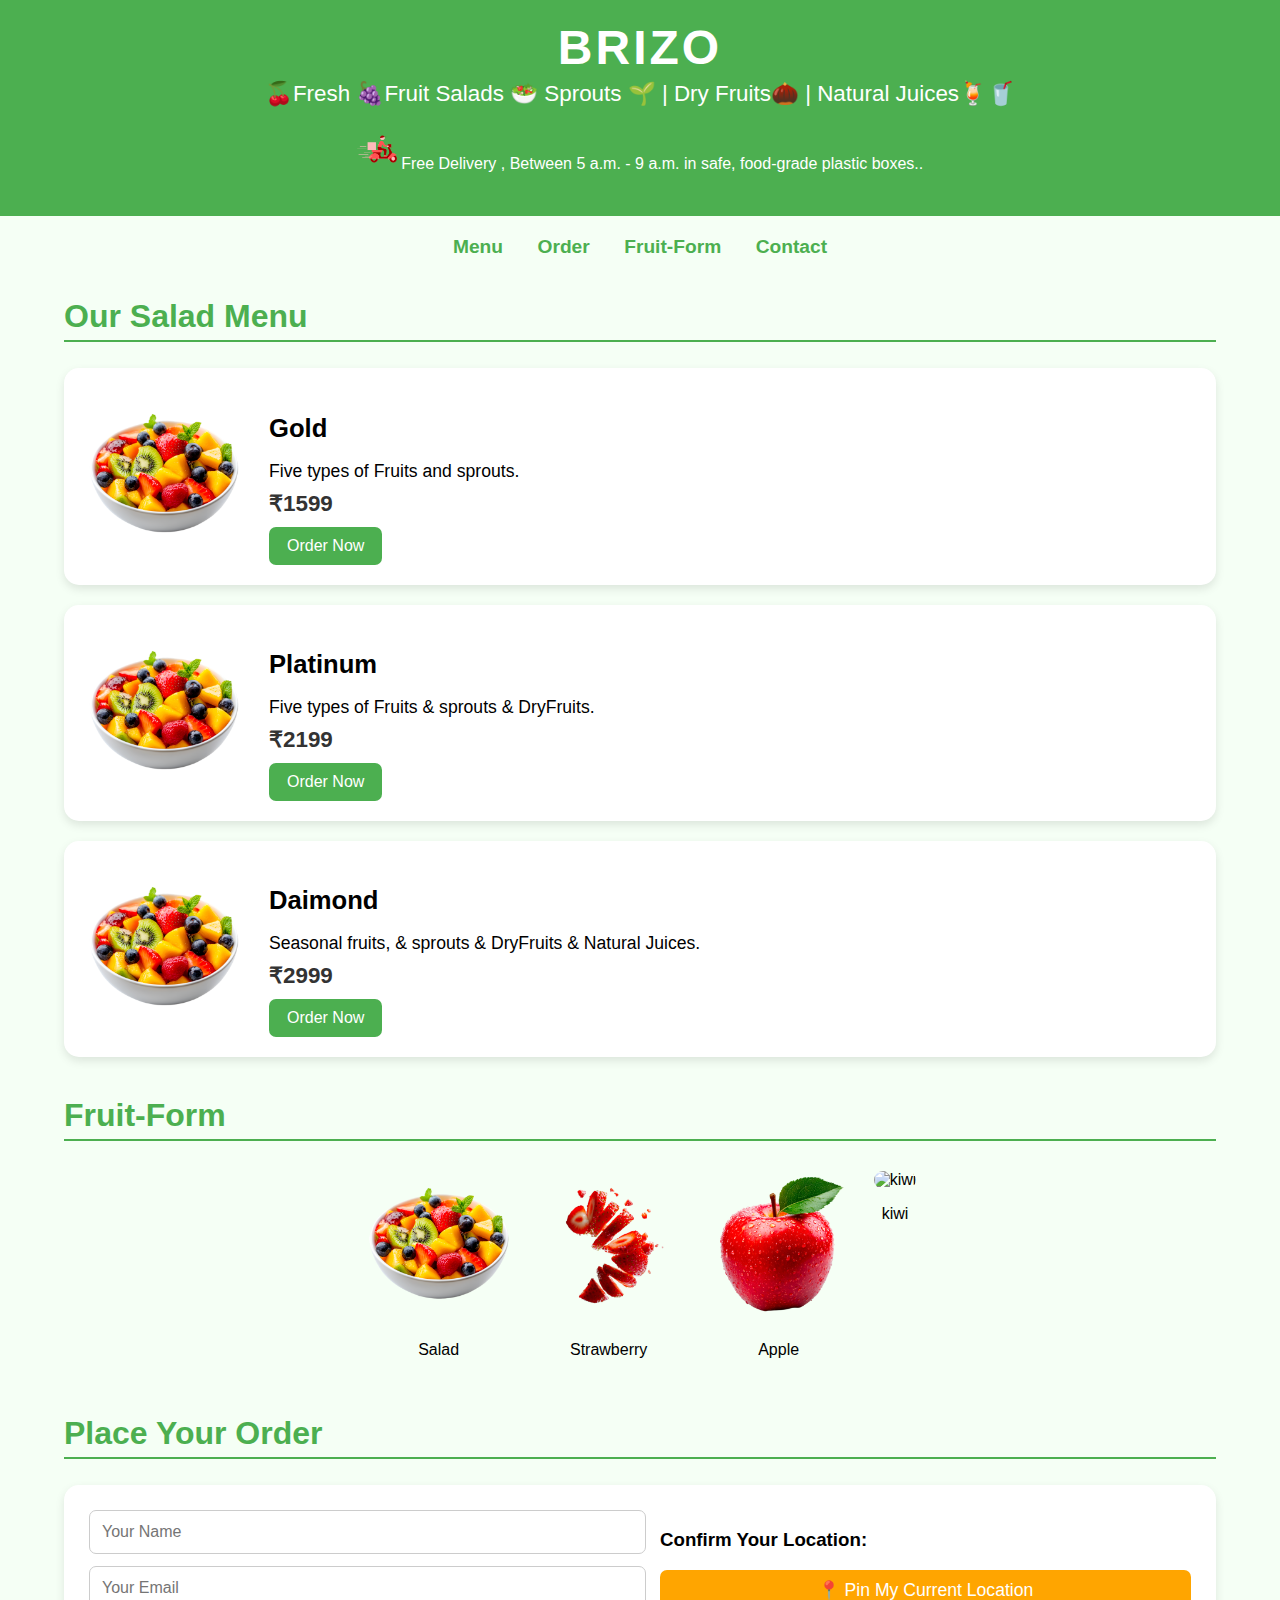
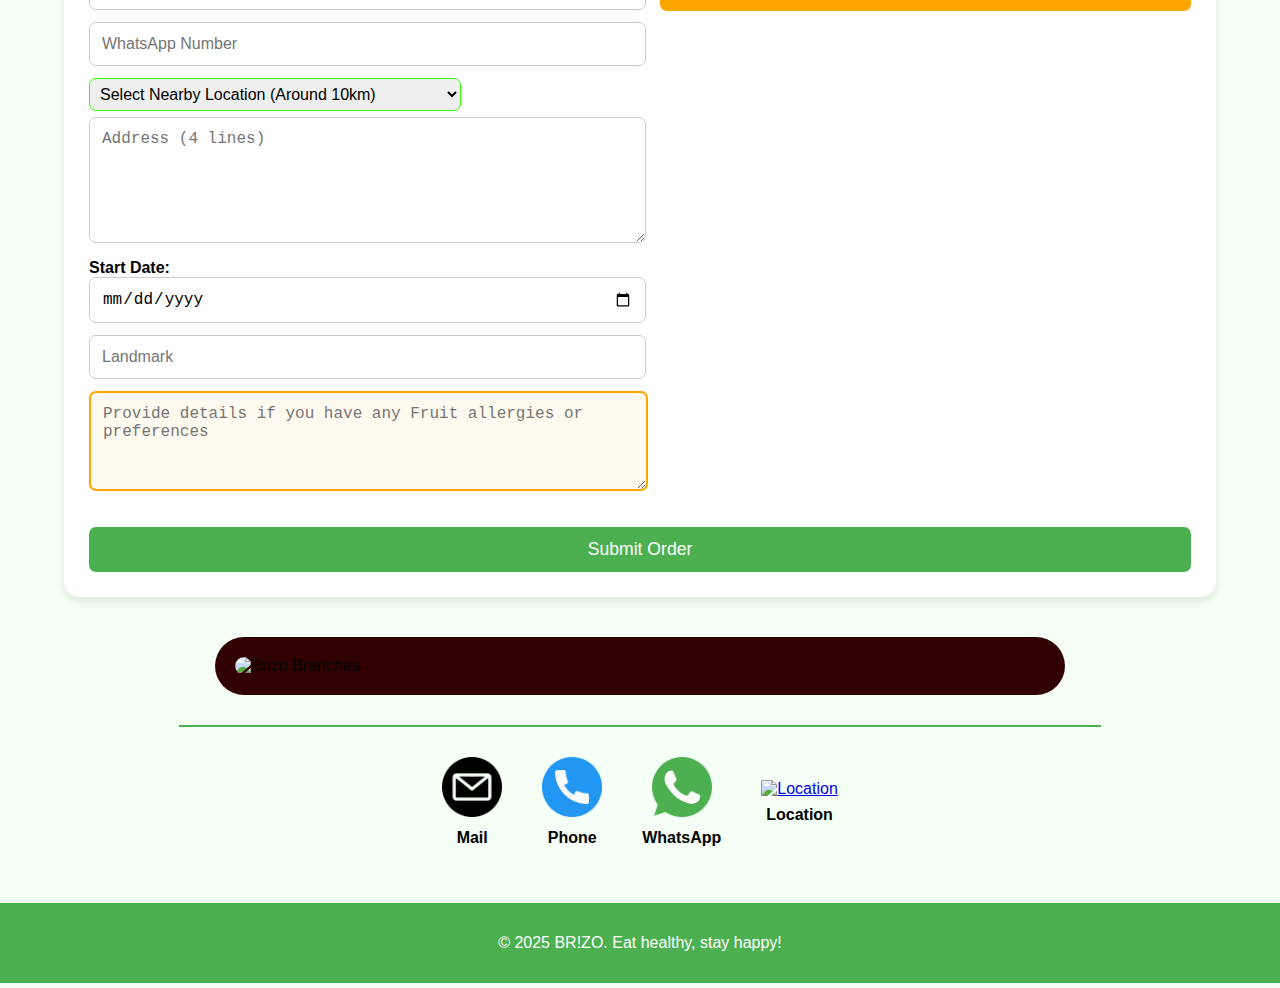
==== commit c6d7bdcf: "Update index.html" ====
--- a/index.html
+++ b/index.html
@@ -56,7 +56,7 @@
   <header>
     <h1>BRIZO</h1>
     <p>🍒Fresh 🍇Fruit Salads 🥗 Sprouts 🌱 | Dry Fruits🌰 | Natural Juices🍹🥤</p>
-    <img src="https://via.placeholder.com/160" alt="Salad" style="width:40px; border-radius: 10px;">  Free Delivery , Between 5 a.m. - 9 a.m. in safe, food-grade plastic boxes..</p>
+    <img src="images/Delivery.png" alt="Salad" style="width:40px; border-radius: 10px;">  Free Delivery , Between 5 a.m. - 9 a.m. in safe, food-grade plastic boxes..</p>
   </header>
   <nav>
     <a href="#menu">Menu</a>
@@ -69,7 +69,7 @@
     <section id="menu">
       <h2>Our Salad Menu</h2>
       <div class="menu-item">
-        <img src="https://via.placeholder.com/160" alt="GOLD">
+        <img src="images/Salad.png" alt="GOLD">
         <div>
           <h3>Gold</h3>
           <p>Five types of Fruits and sprouts.</p>
@@ -78,7 +78,7 @@
         </div>
       </div>
       <div class="menu-item">
-        <img src="https://via.placeholder.com/160" alt="Platinum">
+        <img src="images/Salad.png" alt="Platinum">
         <div>
           <h3>Platinum</h3>
           <p>Five types of Fruits & sprouts & DryFruits.</p>
@@ -87,7 +87,7 @@
         </div>
       </div>
       <div class="menu-item">
-        <img src="https://via.placeholder.com/160" alt="Daimond">
+        <img src="images/Salad.png" alt="Daimond">
         <div>
           <h3>Daimond</h3>
           <p>Seasonal fruits, & sprouts & DryFruits & Natural Juices.</p>
@@ -102,19 +102,19 @@
       <h2>Fruit-Form</h2>
       <div style="display: flex; flex-wrap: wrap; gap: 20px; justify-content: center; margin-top: 30px;">
         <div style="text-align: center;">
-          <img src="https://via.placeholder.com/160" alt="Salad" style="width:150px; border-radius: 10px;">
+          <img src="images/Salad.png" alt="Salad" style="width:150px; border-radius: 10px;">
           <p>Salad</p>
         </div>
         <div style="text-align: center;">
-          <img src="https://via.placeholder.com/160" alt="Strawberry" style="width:150px; border-radius: 10px;">
+          <img src="images/Ste.png" alt="Strawberry" style="width:150px; border-radius: 10px;">
           <p>Strawberry</p>
         </div>
         <div style="text-align: center;">
-          <img src="https://via.placeholder.com/160" alt="apple" style="width:150px; border-radius: 10px;">
+          <img src="images/apple.png" alt="apple" style="width:150px; border-radius: 10px;">
           <p>Apple</p>
         </div>
         <div style="text-align: center;">
-          <img src="https://via.placeholder.com/160" alt="kiwi" style="width:200px; border-radius: 10px;">
+          <img src="images/kiwi.jpg" alt="kiwi" style="width:200px; border-radius: 10px;">
           <p>kiwi</p>
         </div>
       </div>
@@ -200,7 +200,7 @@
 
   <section id="contact">
         <div style="background-color: rgb(49, 1, 1); padding: 20px; display: flex; justify-content: center; border-radius: 40px; margin: 10px auto; width: fit-content;">
-          <img src="https://via.placeholder.com/160" alt="Brizo Branches" 
+          <img src="images/Brizo_Branches.png" alt="Brizo Branches" 
             style="width:810px; cursor: pointer; border-radius: 10px; transition: transform 0.3s ease;">
         </div>
         <hr style="border: none; border-top: 2px solid #4CAF50; width: 80%; margin: 30px auto;">
@@ -208,25 +208,25 @@
       <div style="display: flex; gap: 40px; align-items: center; justify-content: center; margin: 20px 0;">
         <div style="text-align: center;">
           <a href="mailto:brizobites@gmail.com">
-            <img src="https://via.placeholder.com/160" alt="Email" style="width:60px; cursor: pointer;">
+            <img src="images/mail.png" alt="Email" style="width:60px; cursor: pointer;">
           </a>
           <p style="margin-top: 8px; font-weight: bold;">Mail</p>
         </div>
         <div style="text-align: center;">
           <a href="javascript:void(0);" onclick="openCallModal();">
-            <img src="https://via.placeholder.com/160" alt="Phone" style="width:60px; cursor: pointer;">
+            <img src="images/phone.png" alt="Phone" style="width:60px; cursor: pointer;">
           </a>
           <p style="margin-top: 8px; font-weight: bold;">Phone</p>
         </div>
         <div style="text-align: center;">
           <a href="https://wa.me/918977054582?text=Hi" target="_blank">
-            <img src="https://via.placeholder.com/160" alt="WhatsApp" style="width:60px; cursor: pointer;">
+            <img src="images/whatsapp.png" alt="WhatsApp" style="width:60px; cursor: pointer;">
           </a>
           <p style="margin-top: 8px; font-weight: bold;">WhatsApp</p>
         </div>
         <div style="text-align: center;">
           <a href="https://www.google.com/maps/place/Hyderabad,+Telangana" target="_blank">
-            <img src="https://via.placeholder.com/160" alt="Location" style="width:50px; cursor: pointer;">
+            <img src="images/brizo_location.png" alt="Location" style="width:50px; cursor: pointer;">
           </a>
           <p style="margin-top: 8px; font-weight: bold;">Location</p>
         </div>
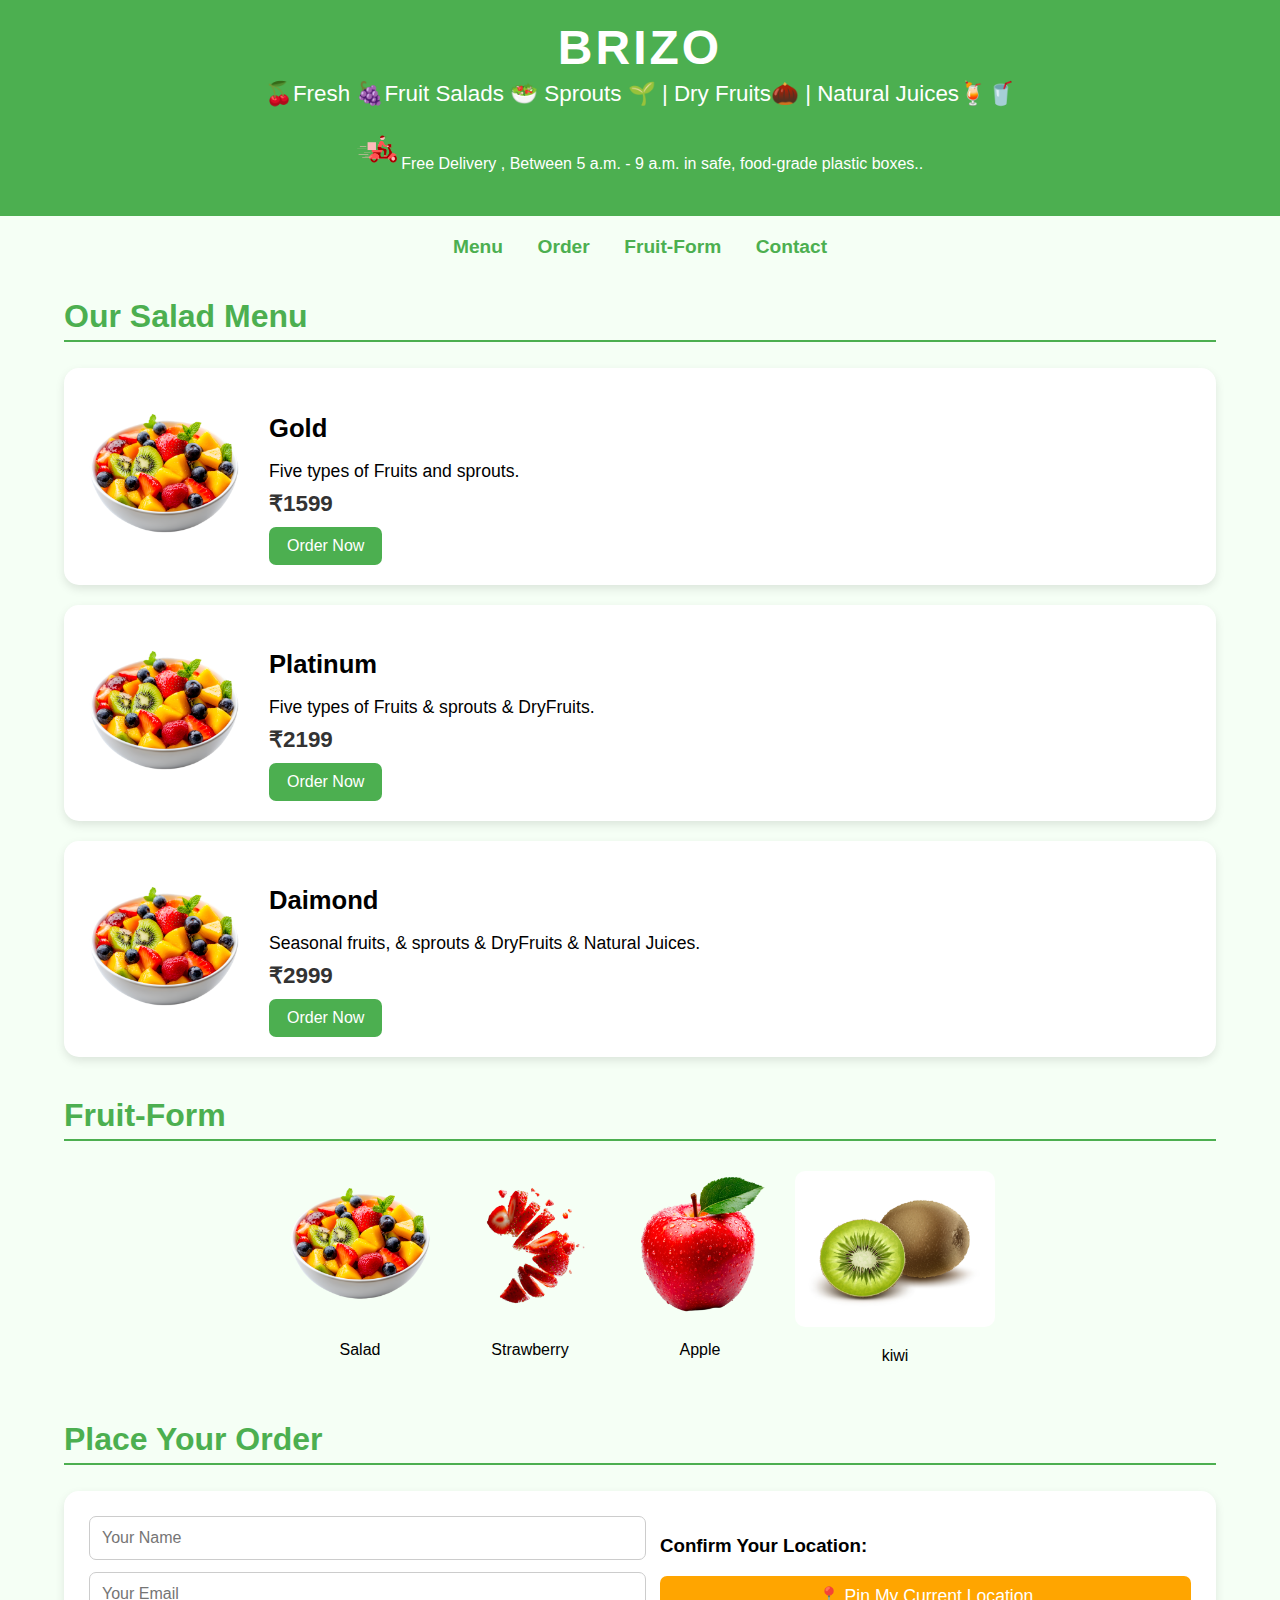
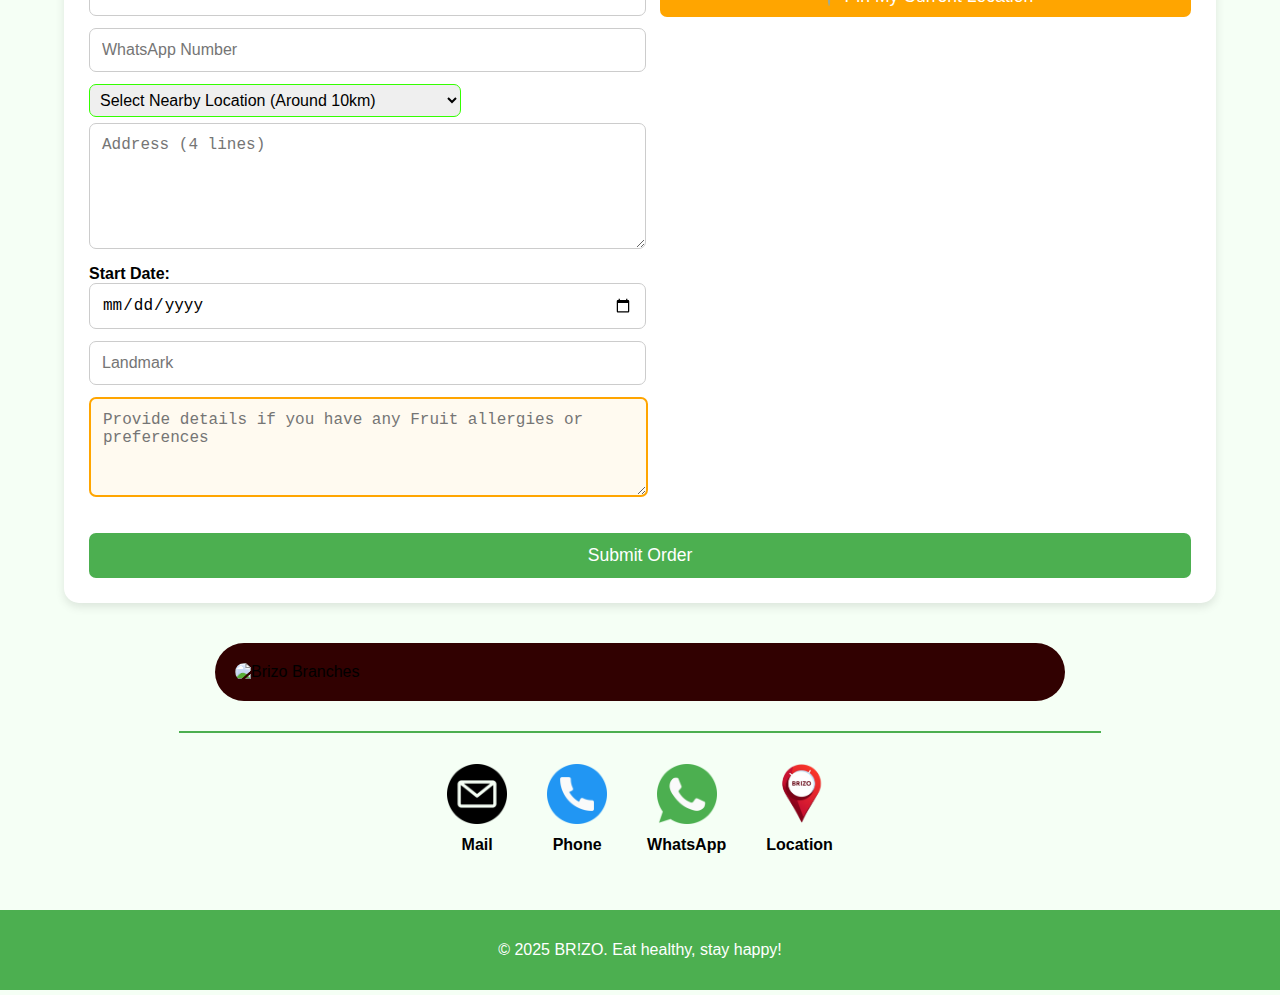
==== commit fd0430d6: "Update index.html" ====
--- a/index.html
+++ b/index.html
@@ -114,7 +114,7 @@
           <p>Apple</p>
         </div>
         <div style="text-align: center;">
-          <img src="images/kiwi.jpg" alt="kiwi" style="width:200px; border-radius: 10px;">
+          <img src="images/Kiwi.jpg" alt="kiwi" style="width:200px; border-radius: 10px;">
           <p>kiwi</p>
         </div>
       </div>
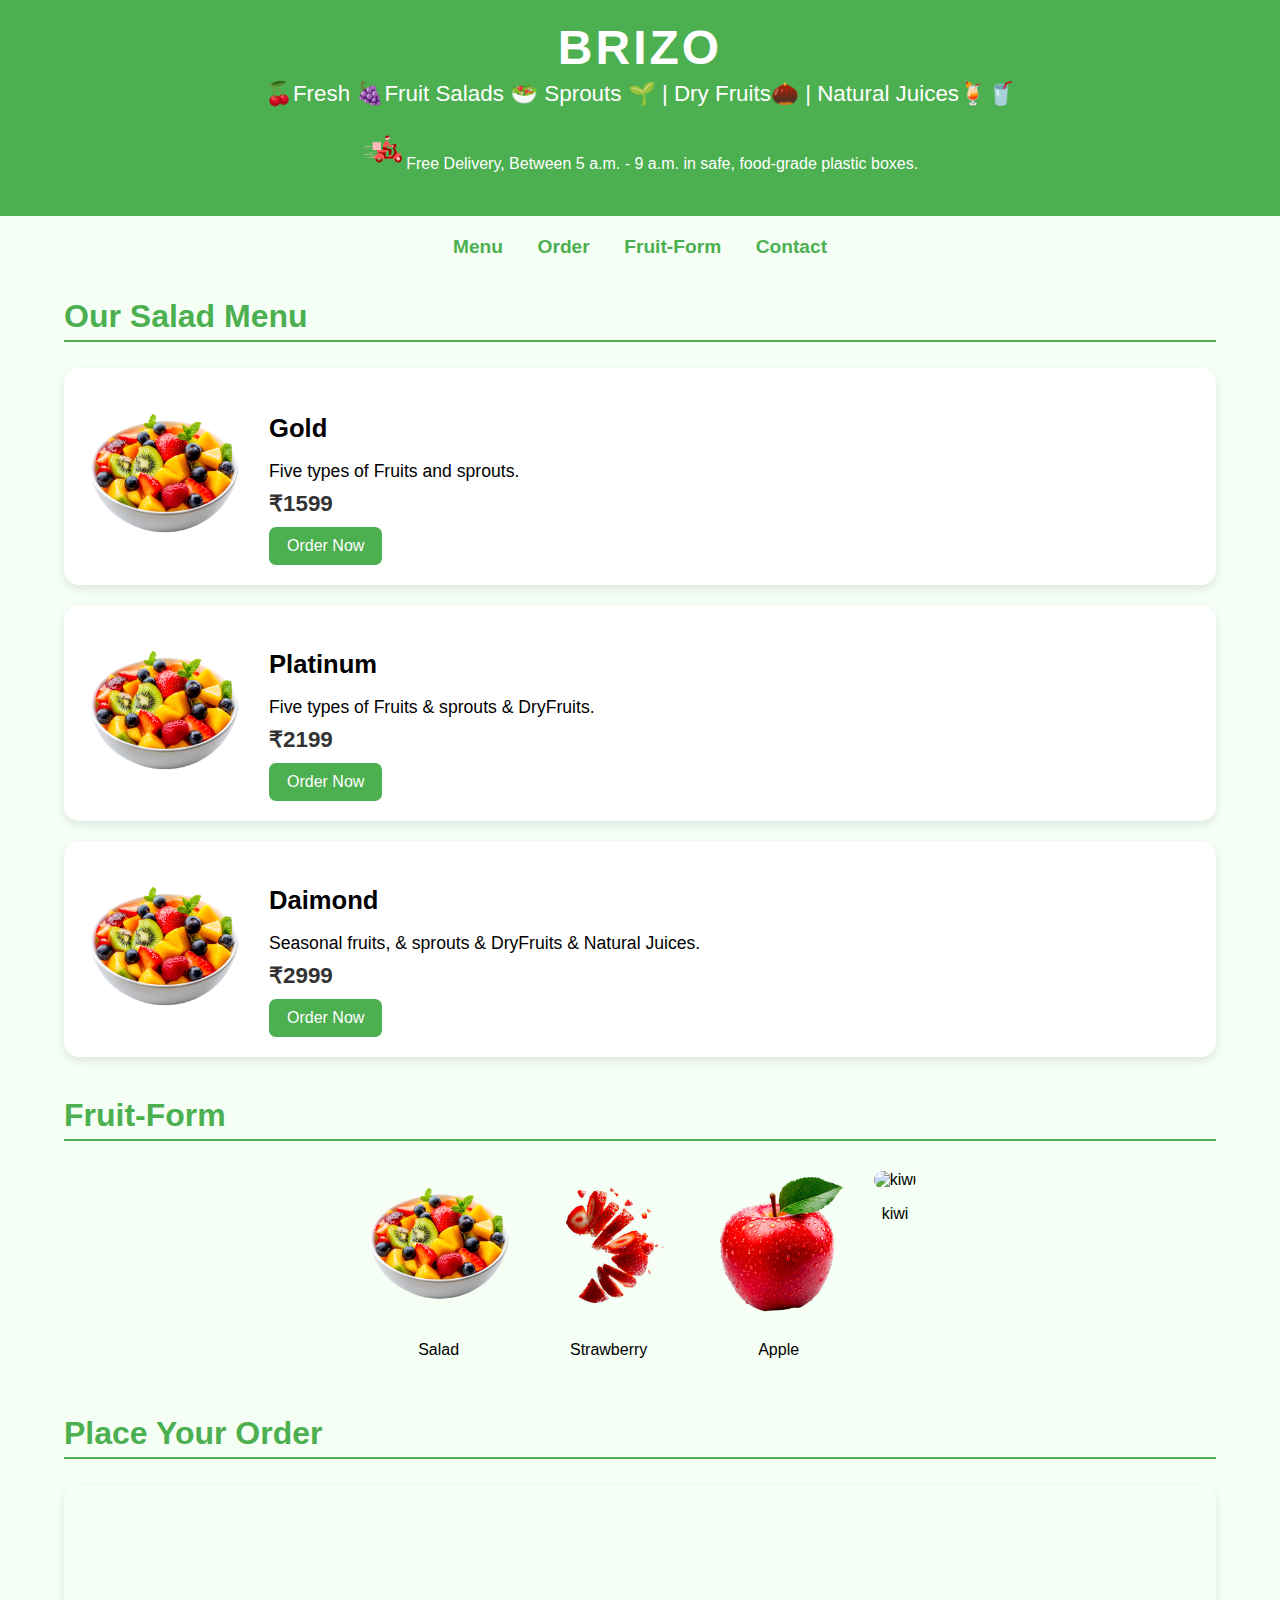
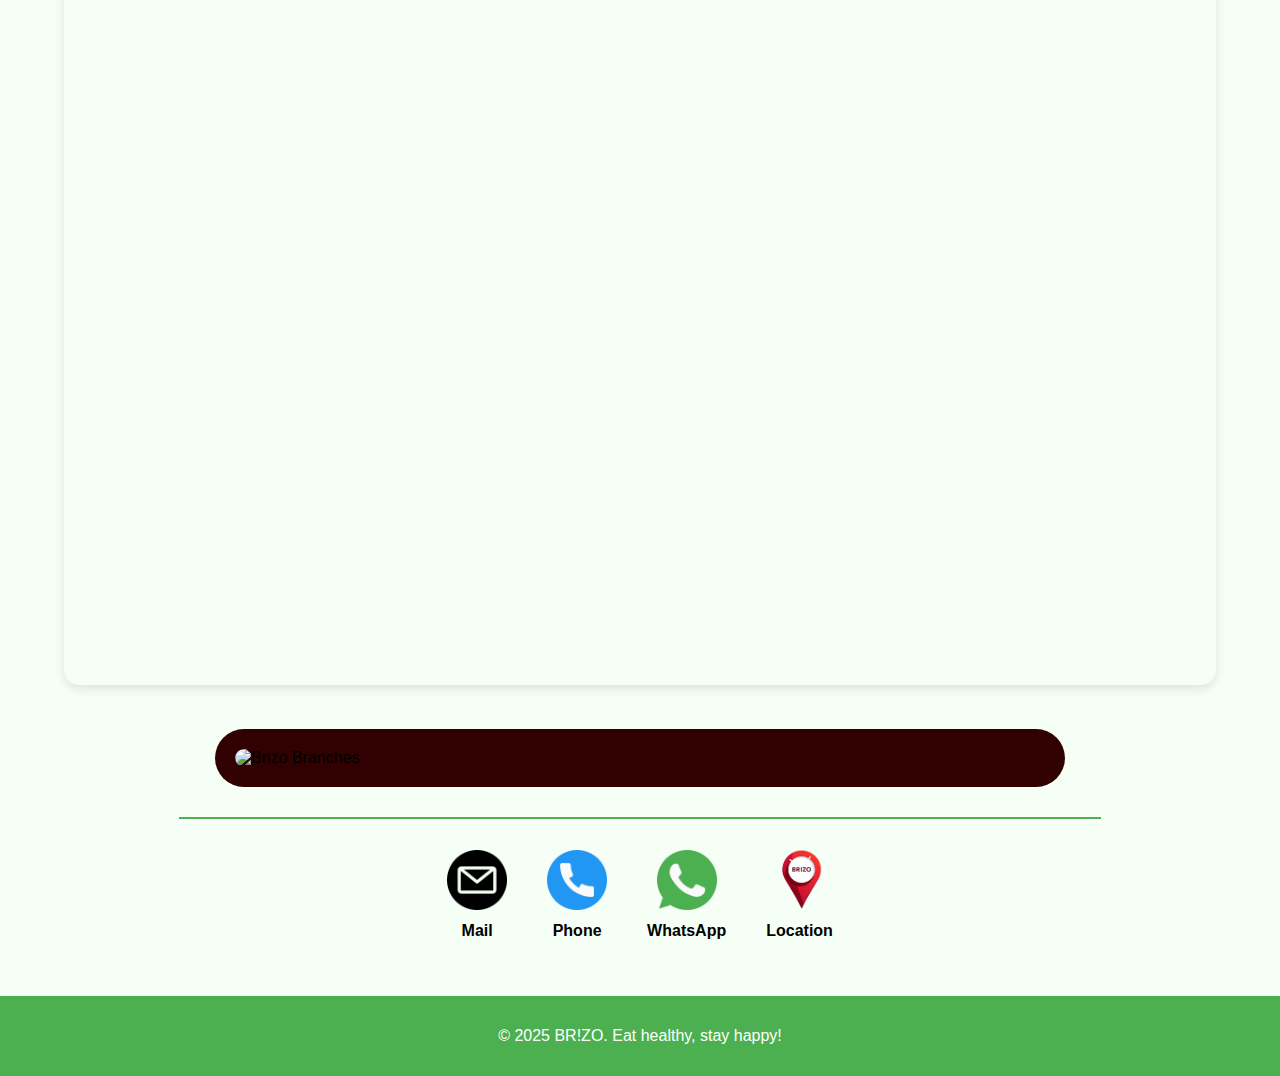
==== commit 30ba8cad: "Update index.html" ====
--- a/index.html
+++ b/index.html
@@ -26,14 +26,7 @@
     .menu-item strong { font-size: 1.4rem; color: #333; }
     .menu-item button { background-color: #4CAF50; color: white; padding: 10px 18px; border: none; border-radius: 7px; cursor: pointer; font-size: 1rem; transition: background-color 0.3s ease; margin-top: 10px; }
     .menu-item button:hover { background-color: #388e3c; }
-    form { background-color: #fff; padding: 25px; border-radius: 15px; box-shadow: 0 4px 10px rgba(0,0,0,0.1); display: flex; flex-wrap: wrap; gap: 20px; }
-    form .form-left { flex: 1; min-width: 300px; }
-    form .form-right { flex: 1; min-width: 300px; }
-    form input, form textarea { width: 100%; padding: 12px; margin-bottom: 12px; border: 1px solid #ccc; border-radius: 7px; font-size: 1rem; }
-    form textarea.address-box { height: 100px; resize: vertical; }
-    form button { background-color: #4CAF50; color: white; padding: 12px 25px; border: none; border-radius: 7px; cursor: pointer; font-size: 1.1rem; transition: background-color 0.3s ease; width: 100%; }
-    form button:hover { background-color: #388e3c; }
-    iframe { width: 100%; height: 350px; border: none; border-radius: 15px; }
+    iframe.google-form { width: 100%; height: 800px; border: none; border-radius: 15px; box-shadow: 0 4px 10px rgba(0,0,0,0.1); }
     footer { background-color: #4CAF50; color: white; text-align: center; padding: 15px 0; font-size: 1rem; }
     @media screen and (max-width: 768px) {
       header h1 { font-size: 2.4rem; }
@@ -42,13 +35,54 @@
       .menu-item { flex-direction: column; align-items: flex-start; text-align: left; }
       .menu-item img { width: 100%; margin: 0 0 15px 0; }
       .menu-item div { width: 100%; }
-      form { flex-direction: column; }
+      iframe.google-form { height: 1000px; }
     }
   </style>
   <script>
     function orderNow(saladName) {
       document.getElementById('order-section').scrollIntoView({ behavior: 'smooth' });
-      document.getElementById('orderDetails').value = saladName + ' - Quantity: ';
+      // Note: Prefilling Google Forms via iframe is limited. You may need to instruct users to enter the salad name manually.
+      alert(`Please select "${saladName}" in the order form below.`);
+    }
+
+    function getUserLocation() {
+      if (navigator.geolocation) {
+        navigator.geolocation.getCurrentPosition(showPosition, showError);
+      } else {
+        alert("Geolocation is not supported by this browser.");
+      }
+    }
+
+    function showPosition(position) {
+      const lat = position.coords.latitude;
+      const lon = position.coords.longitude;
+
+      fetch(`https://nominatim.openstreetmap.org/reverse?format=jsonv2&lat=${lat}&lon=${lon}`)
+        .then(response => response.json())
+        .then(data => {
+          const address = data.display_name;
+          alert(`Pinned Location: ${address}\nPlease enter this in the form below.`);
+        })
+        .catch(err => {
+          alert(`Pinned Location: Latitude: ${lat}, Longitude: ${lon}\nPlease enter this in the form below.`);
+        });
+    }
+
+    function showError(error) {
+      switch (error.code) {
+        case error.PERMISSION_DENIED:
+          alert("User denied the request for Geolocation.");
+          break;
+        case error.POSITION_UNAVAILABLE:
+          alert("Location information is unavailable.");
+          break;
+        case error.TIMEOUT:
+          alert("The request to get user location timed out.");
+          break;
+        case error.UNKNOWN_ERROR:
+          alert("An unknown error occurred.");
+          break;
+      }
     }
   </script>
 </head>
@@ -56,7 +90,7 @@
   <header>
     <h1>BRIZO</h1>
     <p>🍒Fresh 🍇Fruit Salads 🥗 Sprouts 🌱 | Dry Fruits🌰 | Natural Juices🍹🥤</p>
-    <img src="images/Delivery.png" alt="Salad" style="width:40px; border-radius: 10px;">  Free Delivery , Between 5 a.m. - 9 a.m. in safe, food-grade plastic boxes..</p>
+    <img src="images/Delivery.png" alt="Salad" style="width:40px; border-radius: 10px;"> Free Delivery, Between 5 a.m. - 9 a.m. in safe, food-grade plastic boxes.</p>
   </header>
   <nav>
     <a href="#menu">Menu</a>
@@ -97,7 +131,6 @@
       </div>
     </section>
 
-
     <section id="Fruit-Form">
       <h2>Fruit-Form</h2>
       <div style="display: flex; flex-wrap: wrap; gap: 20px; justify-content: center; margin-top: 30px;">
@@ -114,97 +147,23 @@
           <p>Apple</p>
         </div>
         <div style="text-align: center;">
-          <img src="images/Kiwi.jpg" alt="kiwi" style="width:200px; border-radius: 10px;">
+          <img src="images/kiwi.jpg" alt="kiwi" style="width:200px; border-radius: 10px;">
           <p>kiwi</p>
         </div>
       </div>
-    </section>    
+    </section>
 
     <section id="order">
       <h2>Place Your Order</h2>
-      <form id="order-section">
-        <div class="form-left">
-          <input type="text" placeholder="Your Name" required>
-          <input type="email" placeholder="Your Email" required>
-          <input type="text" placeholder="WhatsApp Number" required>
-          <select required style="width: 70%; padding: 6px; margin-bottom: 6px; border: 1px solid #33ff00; border-radius: 7px; font-size: 1rem;">
-            <option value="">Select Nearby Location (Around 10km)</option>
-            <option value="KPHB">Hitech City</option>
-            <option value="Hitech City">KPHB</option>
-            <option value="Lingampally">Lingampally</option>
-          </select>          
-          <textarea class="address-box" placeholder="Address (4 lines)" rows="4" required></textarea>
-          <label for="startDate" style="font-weight: bold;">Start Date:</label>
-          <input type="date" id="startDate" name="startDate" required style="width: 100%; padding: 12px; margin-bottom: 12px; border: 1px solid #ccc; border-radius: 7px; font-size: 1rem;">
-          <input type="text" placeholder="Landmark" required>
-          <textarea Text="orderDetails" placeholder="Provide details if you have any Fruit allergies or preferences" rows="4" required style="border: 2px solid orange; background-color: #fffaf0;"></textarea>
-        </div>
-        <div style="height: 200px; width: px; background-color: #4CAF50; margin: auto;"></div>
-        <div class="form-right">
-          <h3>Confirm Your Location:</h3>
-          <button type="button" onclick="getUserLocation()" style="margin-bottom: 10px; padding: 10px 20px; background-color: orange; color: white; border: none; border-radius: 7px; cursor: pointer;">📍 Pin My Current Location</button>
-          <iframe src="https://www.google.com/maps/embed?pb=!1m18!1m12!1m3!1d3806.5718991921417!2d78.48667177497935!3d17.435927401227155!2m3!1f0!2f0!3f0!3m2!1i1024!2i768!4f13.1!3m3!1m2!1s0x3bcb977e81c79547%3A0xadb9bdf44bbaf3d2!2sHyderabad%2C%20Telangana!5e0!3m2!1sen!2sin!4v1711016358823!5m2!1sen!2sin" allowfullscreen="" loading="lazy"></iframe>
-        </div>
-        <button type="submit">Submit Order</button>
-      </form>
-    </section>
-
-    <script>
-      function orderNow(saladName) {
-        document.getElementById('order-section').scrollIntoView({ behavior: 'smooth' });
-        document.getElementById('orderDetails').value = saladName + ' - Quantity: ';
-      }
-
-      function getUserLocation() {
-        if (navigator.geolocation) {
-          navigator.geolocation.getCurrentPosition(showPosition, showError);
-        } else {
-          alert("Geolocation is not supported by this browser.");
-        }
-      }
-
-      function showPosition(position) {
-        const lat = position.coords.latitude;
-        const lon = position.coords.longitude;
-
-        fetch(`https://nominatim.openstreetmap.org/reverse?format=jsonv2&lat=${lat}&lon=${lon}`)
-          .then(response => response.json())
-          .then(data => {
-            const address = data.display_name;
-            document.querySelector('.address-box').value = `Pinned Location:\n${address}`;
-          })
-          .catch(err => {
-            document.querySelector('.address-box').value = `Pinned Location:\nLatitude: ${lat}, Longitude: ${lon}`;
-          });
-      }
-
-      function showError(error) {
-        switch (error.code) {
-          case error.PERMISSION_DENIED:
-            alert("User denied the request for Geolocation.");
-            break;
-          case error.POSITION_UNAVAILABLE:
-            alert("Location information is unavailable.");
-            break;
-          case error.TIMEOUT:
-            alert("The request to get user location timed out.");
-            break;
-          case error.UNKNOWN_ERROR:
-            alert("An unknown error occurred.");
-            break;
-        }
-      }
-    </script>
-  </body>
-  </html>
-
-  <section id="contact">
-        <div style="background-color: rgb(49, 1, 1); padding: 20px; display: flex; justify-content: center; border-radius: 40px; margin: 10px auto; width: fit-content;">
-          <img src="images/Brizo_Branches.png" alt="Brizo Branches" 
-            style="width:810px; cursor: pointer; border-radius: 10px; transition: transform 0.3s ease;">
-        </div>
-        <hr style="border: none; border-top: 2px solid #4CAF50; width: 80%; margin: 30px auto;">
-
+      <!-- Replace this iframe src with your actual Google Form embed URL -->
+      <iframe id="order-section" class="google-form" src="https://docs.google.com/forms/d/e/YOUR_FORM_ID/viewform?embedded=true" allowfullscreen>Loading…</iframe>
+    </section>
+
+    <section id="contact">
+      <div style="background-color: rgb(49, 1, 1); padding: 20px; display: flex; justify-content: center; border-radius: 40px; margin: 10px auto; width: fit-content;">
+        <img src="images/Brizo_Branches.png" alt="Brizo Branches" style="width:810px; cursor: pointer; border-radius: 10px; transition: transform 0.3s ease;">
+      </div>
+      <hr style="border: none; border-top: 2px solid #4CAF50; width: 80%; margin: 30px auto;">
       <div style="display: flex; gap: 40px; align-items: center; justify-content: center; margin: 20px 0;">
         <div style="text-align: center;">
           <a href="mailto:brizobites@gmail.com">
@@ -230,10 +189,12 @@
           </a>
           <p style="margin-top: 8px; font-weight: bold;">Location</p>
         </div>
-      </div>    
-    </div>
-    <footer>
-      <p>&copy; 2025 BR!ZO. Eat healthy, stay happy!</p>
-    </footer>
-  </body>
-  </html>
+      </div>
+    </section>
+  </div>
+
+  <footer>
+    <p>© 2025 BR!ZO. Eat healthy, stay happy!</p>
+  </footer>
+</body>
+</html>
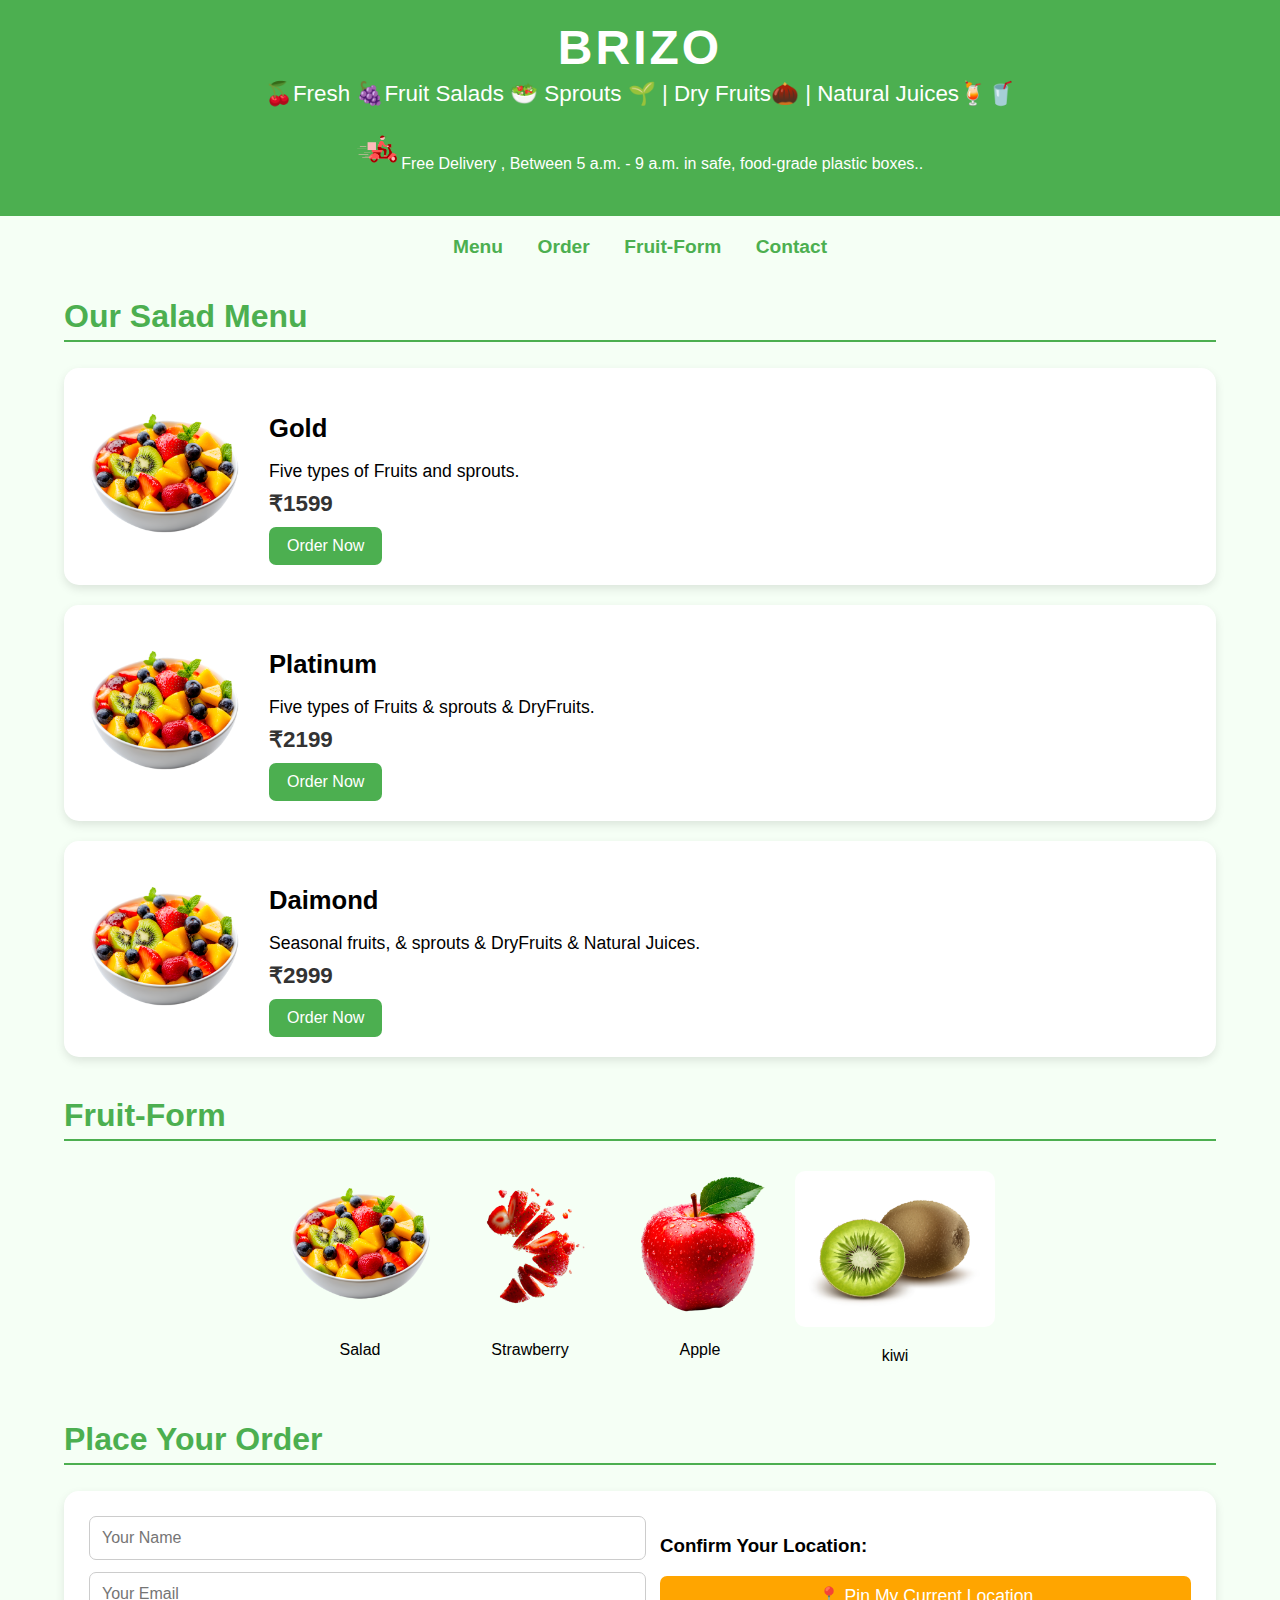
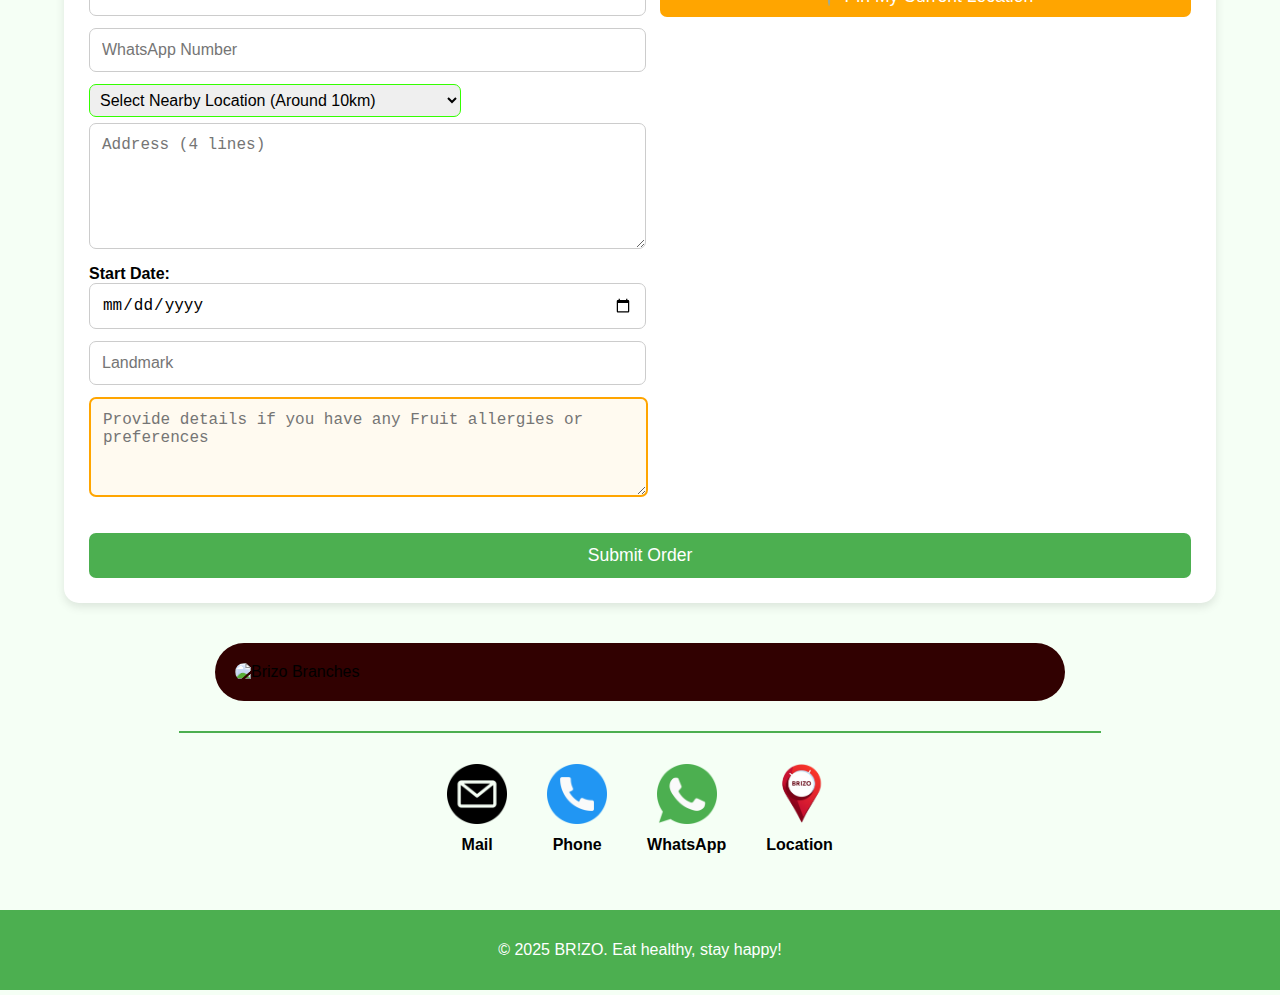
==== commit 07a7a101: "Update index.html" ====
--- a/index.html
+++ b/index.html
@@ -26,7 +26,14 @@
     .menu-item strong { font-size: 1.4rem; color: #333; }
     .menu-item button { background-color: #4CAF50; color: white; padding: 10px 18px; border: none; border-radius: 7px; cursor: pointer; font-size: 1rem; transition: background-color 0.3s ease; margin-top: 10px; }
     .menu-item button:hover { background-color: #388e3c; }
-    iframe.google-form { width: 100%; height: 800px; border: none; border-radius: 15px; box-shadow: 0 4px 10px rgba(0,0,0,0.1); }
+    form { background-color: #fff; padding: 25px; border-radius: 15px; box-shadow: 0 4px 10px rgba(0,0,0,0.1); display: flex; flex-wrap: wrap; gap: 20px; }
+    form .form-left { flex: 1; min-width: 300px; }
+    form .form-right { flex: 1; min-width: 300px; }
+    form input, form textarea { width: 100%; padding: 12px; margin-bottom: 12px; border: 1px solid #ccc; border-radius: 7px; font-size: 1rem; }
+    form textarea.address-box { height: 100px; resize: vertical; }
+    form button { background-color: #4CAF50; color: white; padding: 12px 25px; border: none; border-radius: 7px; cursor: pointer; font-size: 1.1rem; transition: background-color 0.3s ease; width: 100%; }
+    form button:hover { background-color: #388e3c; }
+    iframe { width: 100%; height: 350px; border: none; border-radius: 15px; }
     footer { background-color: #4CAF50; color: white; text-align: center; padding: 15px 0; font-size: 1rem; }
     @media screen and (max-width: 768px) {
       header h1 { font-size: 2.4rem; }
@@ -35,54 +42,13 @@
       .menu-item { flex-direction: column; align-items: flex-start; text-align: left; }
       .menu-item img { width: 100%; margin: 0 0 15px 0; }
       .menu-item div { width: 100%; }
-      iframe.google-form { height: 1000px; }
+      form { flex-direction: column; }
     }
   </style>
   <script>
     function orderNow(saladName) {
       document.getElementById('order-section').scrollIntoView({ behavior: 'smooth' });
-      // Note: Prefilling Google Forms via iframe is limited. You may need to instruct users to enter the salad name manually.
-      alert(`Please select "${saladName}" in the order form below.`);
-    }
-
-    function getUserLocation() {
-      if (navigator.geolocation) {
-        navigator.geolocation.getCurrentPosition(showPosition, showError);
-      } else {
-        alert("Geolocation is not supported by this browser.");
-      }
-    }
-
-    function showPosition(position) {
-      const lat = position.coords.latitude;
-      const lon = position.coords.longitude;
-
-      fetch(`https://nominatim.openstreetmap.org/reverse?format=jsonv2&lat=${lat}&lon=${lon}`)
-        .then(response => response.json())
-        .then(data => {
-          const address = data.display_name;
-          alert(`Pinned Location: ${address}\nPlease enter this in the form below.`);
-        })
-        .catch(err => {
-          alert(`Pinned Location: Latitude: ${lat}, Longitude: ${lon}\nPlease enter this in the form below.`);
-        });
-    }
-
-    function showError(error) {
-      switch (error.code) {
-        case error.PERMISSION_DENIED:
-          alert("User denied the request for Geolocation.");
-          break;
-        case error.POSITION_UNAVAILABLE:
-          alert("Location information is unavailable.");
-          break;
-        case error.TIMEOUT:
-          alert("The request to get user location timed out.");
-          break;
-        case error.UNKNOWN_ERROR:
-          alert("An unknown error occurred.");
-          break;
-      }
+      document.getElementById('orderDetails').value = saladName + ' - Quantity: ';
     }
   </script>
 </head>
@@ -90,7 +56,7 @@
   <header>
     <h1>BRIZO</h1>
     <p>🍒Fresh 🍇Fruit Salads 🥗 Sprouts 🌱 | Dry Fruits🌰 | Natural Juices🍹🥤</p>
-    <img src="images/Delivery.png" alt="Salad" style="width:40px; border-radius: 10px;"> Free Delivery, Between 5 a.m. - 9 a.m. in safe, food-grade plastic boxes.</p>
+    <img src="images/Delivery.png" alt="Salad" style="width:40px; border-radius: 10px;">  Free Delivery , Between 5 a.m. - 9 a.m. in safe, food-grade plastic boxes..</p>
   </header>
   <nav>
     <a href="#menu">Menu</a>
@@ -131,6 +97,7 @@
       </div>
     </section>
 
+
     <section id="Fruit-Form">
       <h2>Fruit-Form</h2>
       <div style="display: flex; flex-wrap: wrap; gap: 20px; justify-content: center; margin-top: 30px;">
@@ -147,23 +114,97 @@
           <p>Apple</p>
         </div>
         <div style="text-align: center;">
-          <img src="images/kiwi.jpg" alt="kiwi" style="width:200px; border-radius: 10px;">
+          <img src="images/Kiwi.jpg" alt="kiwi" style="width:200px; border-radius: 10px;">
           <p>kiwi</p>
         </div>
       </div>
-    </section>
+    </section>    
 
     <section id="order">
       <h2>Place Your Order</h2>
-      <!-- Replace this iframe src with your actual Google Form embed URL -->
-      <iframe id="order-section" class="google-form" src="https://docs.google.com/forms/d/e/YOUR_FORM_ID/viewform?embedded=true" allowfullscreen>Loading…</iframe>
+      <form id="order-section">
+        <div class="form-left">
+          <input type="text" placeholder="Your Name" required>
+          <input type="email" placeholder="Your Email" required>
+          <input type="text" placeholder="WhatsApp Number" required>
+          <select required style="width: 70%; padding: 6px; margin-bottom: 6px; border: 1px solid #33ff00; border-radius: 7px; font-size: 1rem;">
+            <option value="">Select Nearby Location (Around 10km)</option>
+            <option value="KPHB">Hitech City</option>
+            <option value="Hitech City">KPHB</option>
+            <option value="Lingampally">Lingampally</option>
+          </select>          
+          <textarea class="address-box" placeholder="Address (4 lines)" rows="4" required></textarea>
+          <label for="startDate" style="font-weight: bold;">Start Date:</label>
+          <input type="date" id="startDate" name="startDate" required style="width: 100%; padding: 12px; margin-bottom: 12px; border: 1px solid #ccc; border-radius: 7px; font-size: 1rem;">
+          <input type="text" placeholder="Landmark" required>
+          <textarea Text="orderDetails" placeholder="Provide details if you have any Fruit allergies or preferences" rows="4" required style="border: 2px solid orange; background-color: #fffaf0;"></textarea>
+        </div>
+        <div style="height: 200px; width: px; background-color: #4CAF50; margin: auto;"></div>
+        <div class="form-right">
+          <h3>Confirm Your Location:</h3>
+          <button type="button" onclick="getUserLocation()" style="margin-bottom: 10px; padding: 10px 20px; background-color: orange; color: white; border: none; border-radius: 7px; cursor: pointer;">📍 Pin My Current Location</button>
+          <iframe src="https://www.google.com/maps/embed?pb=!1m18!1m12!1m3!1d3806.5718991921417!2d78.48667177497935!3d17.435927401227155!2m3!1f0!2f0!3f0!3m2!1i1024!2i768!4f13.1!3m3!1m2!1s0x3bcb977e81c79547%3A0xadb9bdf44bbaf3d2!2sHyderabad%2C%20Telangana!5e0!3m2!1sen!2sin!4v1711016358823!5m2!1sen!2sin" allowfullscreen="" loading="lazy"></iframe>
+        </div>
+        <button type="submit">Submit Order</button>
+      </form>
     </section>
 
-    <section id="contact">
-      <div style="background-color: rgb(49, 1, 1); padding: 20px; display: flex; justify-content: center; border-radius: 40px; margin: 10px auto; width: fit-content;">
-        <img src="images/Brizo_Branches.png" alt="Brizo Branches" style="width:810px; cursor: pointer; border-radius: 10px; transition: transform 0.3s ease;">
-      </div>
-      <hr style="border: none; border-top: 2px solid #4CAF50; width: 80%; margin: 30px auto;">
+    <script>
+      function orderNow(saladName) {
+        document.getElementById('order-section').scrollIntoView({ behavior: 'smooth' });
+        document.getElementById('orderDetails').value = saladName + ' - Quantity: ';
+      }
+
+      function getUserLocation() {
+        if (navigator.geolocation) {
+          navigator.geolocation.getCurrentPosition(showPosition, showError);
+        } else {
+          alert("Geolocation is not supported by this browser.");
+        }
+      }
+
+      function showPosition(position) {
+        const lat = position.coords.latitude;
+        const lon = position.coords.longitude;
+
+        fetch(`https://nominatim.openstreetmap.org/reverse?format=jsonv2&lat=${lat}&lon=${lon}`)
+          .then(response => response.json())
+          .then(data => {
+            const address = data.display_name;
+            document.querySelector('.address-box').value = `Pinned Location:\n${address}`;
+          })
+          .catch(err => {
+            document.querySelector('.address-box').value = `Pinned Location:\nLatitude: ${lat}, Longitude: ${lon}`;
+          });
+      }
+
+      function showError(error) {
+        switch (error.code) {
+          case error.PERMISSION_DENIED:
+            alert("User denied the request for Geolocation.");
+            break;
+          case error.POSITION_UNAVAILABLE:
+            alert("Location information is unavailable.");
+            break;
+          case error.TIMEOUT:
+            alert("The request to get user location timed out.");
+            break;
+          case error.UNKNOWN_ERROR:
+            alert("An unknown error occurred.");
+            break;
+        }
+      }
+    </script>
+  </body>
+  </html>
+
+  <section id="contact">
+        <div style="background-color: rgb(49, 1, 1); padding: 20px; display: flex; justify-content: center; border-radius: 40px; margin: 10px auto; width: fit-content;">
+          <img src="images/Brizo_Branches.png" alt="Brizo Branches" 
+            style="width:810px; cursor: pointer; border-radius: 10px; transition: transform 0.3s ease;">
+        </div>
+        <hr style="border: none; border-top: 2px solid #4CAF50; width: 80%; margin: 30px auto;">
+
       <div style="display: flex; gap: 40px; align-items: center; justify-content: center; margin: 20px 0;">
         <div style="text-align: center;">
           <a href="mailto:brizobites@gmail.com">
@@ -189,12 +230,10 @@
           </a>
           <p style="margin-top: 8px; font-weight: bold;">Location</p>
         </div>
-      </div>
-    </section>
-  </div>
-
-  <footer>
-    <p>© 2025 BR!ZO. Eat healthy, stay happy!</p>
-  </footer>
-</body>
-</html>
+      </div>    
+    </div>
+    <footer>
+      <p>&copy; 2025 BR!ZO. Eat healthy, stay happy!</p>
+    </footer>
+  </body>
+  </html>
